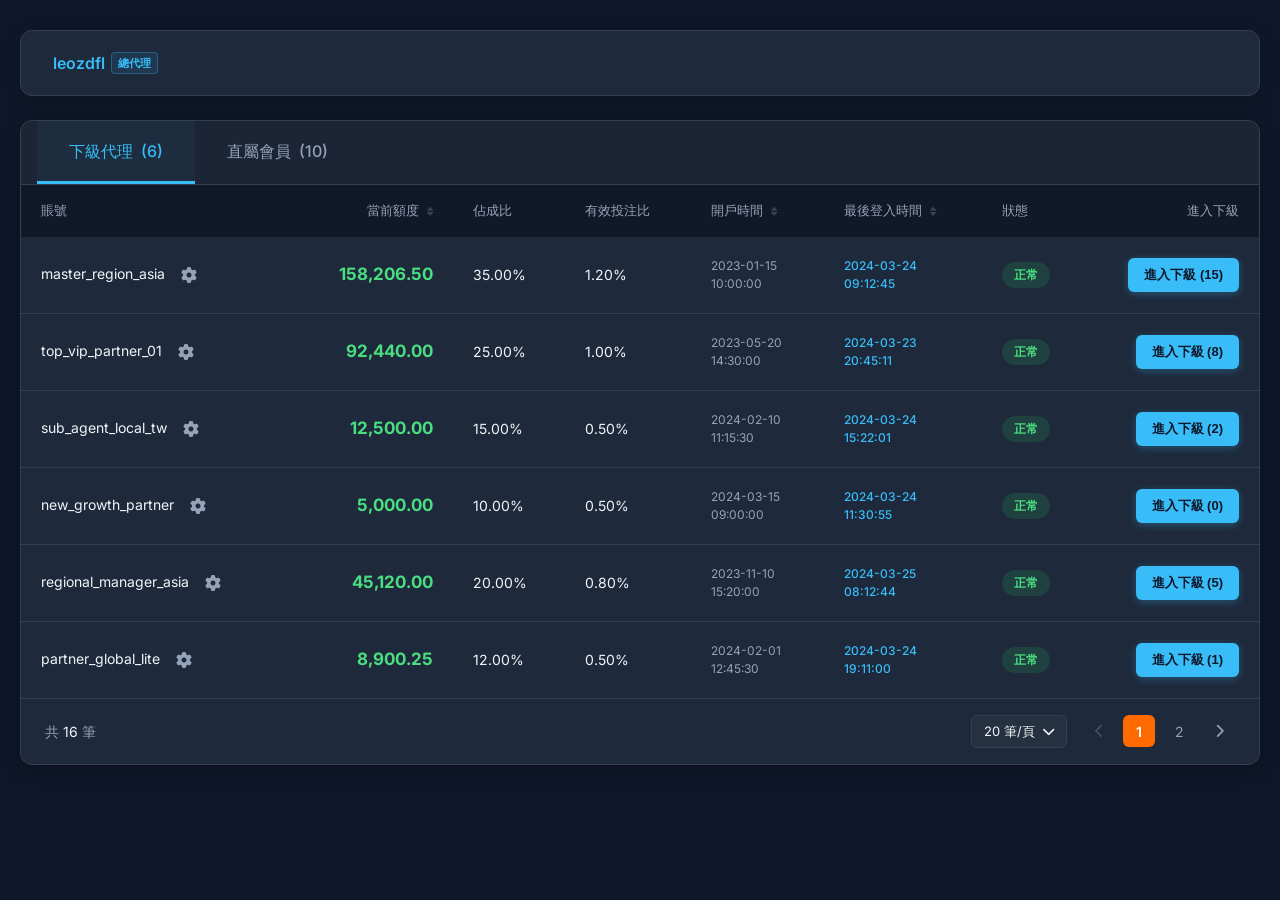
==== index.html @ 5bdd4c33 "Initial commit - Agent Management Dashboard UI Implementation" ====
<!DOCTYPE html>
<html lang="zh-CN">
<head>
    <meta charset="UTF-8">
    <meta name="viewport" content="width=device-width, initial-scale=1.0">
    <title>leozdfl - 後台管理</title>
    <link rel="stylesheet" href="styles.css">
    <link rel="preconnect" href="https://fonts.googleapis.com">
    <link rel="preconnect" href="https://fonts.gstatic.com" crossorigin>
    <link href="https://fonts.googleapis.com/css2?family=Inter:wght@400;500;600&display=swap" rel="stylesheet">
    <link rel="stylesheet" href="https://cdnjs.cloudflare.com/ajax/libs/font-awesome/6.0.0/css/all.min.css">
</head>
<body>
    <div class="container">
        <!-- Top Header Card -->
        <div class="header-card">
            <nav class="breadcrumb" id="breadcrumb">
                <span class="breadcrumb-item current">leozdfl <span class="admin-badge">總代理</span></span>
            </nav>
        </div>

        <!-- Main Content Card -->
        <div class="content-card">
            <!-- Tabs -->
            <div class="tabs">
                <div class="tab active" id="tab-org">
                    下級代理 <span class="count" id="tab-count-org">(6)</span>
                </div>
                <div class="tab" id="tab-members">
                    直屬會員 <span class="count" id="tab-count-members">(10)</span>
                </div>
            </div>

            <!-- Organization Table -->
            <div class="table-container" id="tab-content-org">
                <table>
                    <thead>
                        <tr>
                            <th>賬號</th>
                            <th>當前額度 <i class="fas fa-sort"></i></th>
                            <th>佔成比</th>
                            <th>有效投注比</th>
                            <th>開戶時間 <i class="fas fa-sort"></i></th>
                            <th>最後登入時間 <i class="fas fa-sort"></i></th>
                            <th>狀態</th>
                            <th class="actions-header">進入下級</th>
                        </tr>
                    </thead>
                    <tbody id="org-table-body">
                        <!-- Type 1: High Level Regional Agents -->
                        <tr>
                            <td>master_region_asia <i class="fas fa-cog settings-icon" title="設定"></i></td>
                            <td class="balance">158,206.50</td>
                            <td>35.00%</td>
                            <td>1.20%</td>
                            <td class="date-time">2023-01-15<br>10:00:00</td>
                            <td class="date-time highlight-blue">2024-03-24<br>09:12:45</td>
                            <td><span class="status-pill status-normal">正常</span></td>
                            <td class="actions">
                                <button class="btn-primary">進入下級 (15)</button>
                            </td>
                        </tr>
                        <tr>
                            <td>top_vip_partner_01 <i class="fas fa-cog settings-icon" title="設定"></i></td>
                            <td class="balance">92,440.00</td>
                            <td>25.00%</td>
                            <td>1.00%</td>
                            <td class="date-time">2023-05-20<br>14:30:00</td>
                            <td class="date-time highlight-blue">2024-03-23<br>20:45:11</td>
                            <td><span class="status-pill status-normal">正常</span></td>
                            <td class="actions">
                                <button class="btn-primary">進入下級 (8)</button>
                            </td>
                        </tr>
                        <!-- Type 2: Local Developing Agents -->
                        <tr>
                            <td>sub_agent_local_tw <i class="fas fa-cog settings-icon" title="設定"></i></td>
                            <td class="balance">12,500.00</td>
                            <td>15.00%</td>
                            <td>0.50%</td>
                            <td class="date-time">2024-02-10<br>11:15:30</td>
                            <td class="date-time highlight-blue">2024-03-24<br>15:22:01</td>
                            <td><span class="status-pill status-normal">正常</span></td>
                            <td class="actions">
                                <button class="btn-primary">進入下級 (2)</button>
                            </td>
                        </tr>
                        <tr>
                            <td>new_growth_partner <i class="fas fa-cog settings-icon" title="設定"></i></td>
                            <td class="balance">5,000.00</td>
                            <td>10.00%</td>
                            <td>0.50%</td>
                            <td class="date-time">2024-03-15<br>09:00:00</td>
                            <td class="date-time highlight-blue">2024-03-24<br>11:30:55</td>
                            <td><span class="status-pill status-normal">正常</span></td>
                            <td class="actions">
                                <button class="btn-primary">進入下級 (0)</button>
                            </td>
                        </tr>
                        <tr>
                            <td>regional_manager_asia <i class="fas fa-cog settings-icon" title="設定"></i></td>
                            <td class="balance">45,120.00</td>
                            <td>20.00%</td>
                            <td>0.80%</td>
                            <td class="date-time">2023-11-10<br>15:20:00</td>
                            <td class="date-time highlight-blue">2024-03-25<br>08:12:44</td>
                            <td><span class="status-pill status-normal">正常</span></td>
                            <td class="actions">
                                <button class="btn-primary">進入下級 (5)</button>
                            </td>
                        </tr>
                        <tr>
                            <td>partner_global_lite <i class="fas fa-cog settings-icon" title="設定"></i></td>
                            <td class="balance">8,900.25</td>
                            <td>12.00%</td>
                            <td>0.50%</td>
                            <td class="date-time">2024-02-01<br>12:45:30</td>
                            <td class="date-time highlight-blue">2024-03-24<br>19:11:00</td>
                            <td><span class="status-pill status-normal">正常</span></td>
                            <td class="actions">
                                <button class="btn-primary">進入下級 (1)</button>
                            </td>
                        </tr>
                    </tbody>
                </table>
            </div>

            <!-- Members Table -->
            <div class="table-container" id="tab-content-members" style="display: none;">
                <table>
                    <thead>
                        <tr>
                            <th>賬號</th>
                            <th style="text-align: right;">當前額度 <i class="fas fa-sort"></i></th>
                            <th>佔成比</th>
                            <th>有效投注比</th>
                            <th>開戶時間 <i class="fas fa-sort"></i></th>
                            <th>最後登入時間 <i class="fas fa-sort"></i></th>
                            <th>狀態</th>
                        </tr>
                    </thead>
                    <tbody id="members-table-body">
                        <!-- 10 New Member Data Entries -->
                        <tr>
                            <td>vip_player_001 <i class="fas fa-cog settings-icon" title="設定"></i></td>
                            <td class="balance">150,230.50</td>
                            <td>35.00%</td>
                            <td>1.20%</td>
                            <td class="date-time">2023-12-01<br>09:22:15</td>
                            <td class="date-time highlight-blue">2024-03-25<br>09:45:12</td>
                            <td><span class="status-pill status-normal">在線</span></td>
                        </tr>
                        <tr>
                            <td>playmaker_88 <i class="fas fa-cog settings-icon" title="設定"></i></td>
                            <td class="balance">42,800.00</td>
                            <td>25.00%</td>
                            <td>1.00%</td>
                            <td class="date-time">2024-01-15<br>14:30:45</td>
                            <td class="date-time highlight-blue">2024-03-25<br>08:22:30</td>
                            <td><span class="status-pill status-normal">在線</span></td>
                        </tr>
                        <tr>
                            <td>lucky_star_777 <i class="fas fa-cog settings-icon" title="設定"></i></td>
                            <td class="balance">12,450.25</td>
                            <td>15.00%</td>
                            <td>0.50%</td>
                            <td class="date-time">2024-02-10<br>11:15:20</td>
                            <td class="date-time highlight-blue">2024-03-24<br>22:10:05</td>
                            <td><span class="status-pill status-normal">離線</span></td>
                        </tr>
                        <tr>
                            <td>winner_takes_all <i class="fas fa-cog settings-icon" title="設定"></i></td>
                            <td class="balance">5,600.00</td>
                            <td>10.00%</td>
                            <td>0.50%</td>
                            <td class="date-time">2024-03-01<br>16:45:00</td>
                            <td class="date-time highlight-blue">2024-03-25<br>10:02:11</td>
                            <td><span class="status-pill status-normal">在線</span></td>
                        </tr>
                        <tr>
                            <td>casual_gamer_x <i class="fas fa-cog settings-icon" title="設定"></i></td>
                            <td class="balance">1,250.75</td>
                            <td>10.00%</td>
                            <td>0.50%</td>
                            <td class="date-time">2024-03-12<br>20:10:33</td>
                            <td class="date-time highlight-blue">2024-03-25<br>01:15:40</td>
                            <td><span class="status-pill status-normal">離線</span></td>
                        </tr>
                        <tr>
                            <td>high_roller_pro <i class="fas fa-cog settings-icon" title="設定"></i></td>
                            <td class="balance">320,500.00</td>
                            <td>40.00%</td>
                            <td>1.50%</td>
                            <td class="date-time">2023-10-25<br>18:30:11</td>
                            <td class="date-time highlight-blue">2024-03-25<br>10:05:00</td>
                            <td><span class="status-pill status-normal">在線</span></td>
                        </tr>
                        <tr>
                            <td>new_user_march <i class="fas fa-cog settings-icon" title="設定"></i></td>
                            <td class="balance">800.00</td>
                            <td>10.00%</td>
                            <td>0.50%</td>
                            <td class="date-time">2024-03-15<br>10:00:00</td>
                            <td class="date-time highlight-blue">2024-03-24<br>15:30:22</td>
                            <td><span class="status-pill status-normal">離線</span></td>
                        </tr>
                        <tr>
                            <td>bet_master_99 <i class="fas fa-cog settings-icon" title="設定"></i></td>
                            <td class="balance">28,400.50</td>
                            <td>20.00%</td>
                            <td>0.80%</td>
                            <td class="date-time">2023-11-12<br>22:15:40</td>
                            <td class="date-time highlight-blue">2024-03-25<br>07:11:00</td>
                            <td><span class="status-pill status-normal">在線</span></td>
                        </tr>
                        <tr>
                            <td>active_player_one <i class="fas fa-cog settings-icon" title="設定"></i></td>
                            <td class="balance">3,200.00</td>
                            <td>10.00%</td>
                            <td>0.50%</td>
                            <td class="date-time">2024-03-24<br>08:45:12</td>
                            <td class="date-time highlight-blue">2024-03-25<br>09:59:59</td>
                            <td><span class="status-pill status-normal">在線</span></td>
                        </tr>
                        <tr>
                            <td>night_owl_gamer <i class="fas fa-cog settings-icon" title="設定"></i></td>
                            <td class="balance">15,700.00</td>
                            <td>15.00%</td>
                            <td>0.50%</td>
                            <td class="date-time">2024-03-25<br>03:20:11</td>
                            <td class="date-time highlight-blue">2024-03-25<br>03:20:11</td>
                            <td><span class="status-pill status-normal">在線</span></td>
                        </tr>
                    </tbody>
                </table>
            </div>

            <!-- Pagination Bar -->
            <div class="pagination-bar">
                <div class="pagination-info">
                    共 <span id="total-count">16</span> 筆
                </div>
                <div class="pagination-controls">
                    <div class="page-size-selector" id="page-size-toggle">
                        <span id="current-page-size">20 筆/頁</span>
                        <i class="fas fa-chevron-down"></i>
                        <div class="page-size-dropdown" id="page-size-menu">
                            <div class="page-size-option active">20 筆/頁</div>
                            <div class="page-size-option">50 筆/頁</div>
                            <div class="page-size-option">100 筆/頁</div>
                        </div>
                    </div>
                    <div class="page-nav">
                        <button class="nav-btn" disabled><i class="fas fa-chevron-left"></i></button>
                        <button class="page-num active">1</button>
                        <button class="page-num">2</button>
                        <button class="nav-btn"><i class="fas fa-chevron-right"></i></button>
                    </div>
                </div>
            </div>
        </div>
    </div>
    <div id="settings-dropdown" class="settings-dropdown" style="display: none;">
        <ul>
            <li>編輯賬戶</li>
            <li>重設密碼</li>
            <li>清除密碼錯誤次數 <span class="highlight-red">(目前5次)</span></li>
            <li>轉賬</li>
            <li class="logout">登出會員</li>
        </ul>
    </div>
    <script src="script.js"></script>
</body>
</html>
---- styles.css ----
:root {
    --primary-blue: #38bdf8;
    --hover-blue: #7dd3fc;
    --bg-dark: #0f172a;
    --card-bg: #1e293b;
    --header-bg: #111827;
    --border-color: #334155;
    --text-main: #f1f5f9;
    --text-muted: #94a3b8;
    --text-table-header: #94a3b8;
    --status-green-bg: rgba(34, 197, 94, 0.15);
    --status-green-text: #4ade80;
    --font-family: 'Inter', -apple-system, BlinkMacSystemFont, "Segoe UI", Roboto, Helvetica, Arial, sans-serif;
}

* {
    box-sizing: border-box;
    margin: 0;
    padding: 0;
}

body {
    font-family: var(--font-family);
    background-color: var(--bg-dark);
    color: var(--text-main);
    line-height: 1.5;
    -webkit-font-smoothing: antialiased;
}

.container {
    max-width: 1400px;
    margin: 30px auto;
    padding: 0 20px;
}

/* Header Card */
.header-card {
    background-color: var(--card-bg);
    border-radius: 12px;
    padding: 20px 32px;
    margin-bottom: 24px;
    box-shadow: 0 4px 20px rgba(0, 0, 0, 0.2);
    border: 1px solid var(--border-color);
}

/* Breadcrumb */
.breadcrumb {
    display: flex;
    align-items: center;
    gap: 8px;
    font-size: 1rem;
    font-weight: 500;
}

.breadcrumb-item {
    color: var(--text-main);
    cursor: default;
    transition: color 0.2s;
    display: inline-flex;
    align-items: center;
    white-space: nowrap;
}

.breadcrumb-item.clickable {
    cursor: pointer;
    color: var(--text-muted);
}

.breadcrumb-item.clickable:hover {
    color: var(--primary-blue);
}

.breadcrumb-item.current {
    color: var(--primary-blue);
    font-weight: 600;
}

.admin-badge {
    background-color: rgba(56, 189, 248, 0.1);
    color: var(--primary-blue);
    font-size: 11px;
    padding: 2px 6px;
    border-radius: 4px;
    margin-left: 6px;
    font-weight: 600;
    vertical-align: middle;
    border: 1px solid rgba(56, 189, 248, 0.3);
}

.breadcrumb-separator {
    color: var(--text-muted);
    font-size: 11px;
    margin: 0 4px;
    opacity: 0.4;
}

/* Content Card */
.content-card {
    background-color: var(--card-bg);
    border-radius: 12px;
    overflow: hidden;
    box-shadow: 0 4px 20px rgba(0, 0, 0, 0.3);
    border: 1px solid var(--border-color);
}

/* Tabs */
.tabs {
    display: flex;
    border-bottom: 1px solid var(--border-color);
    padding: 0 16px;
    background-color: rgba(0, 0, 0, 0.1);
}

.tab {
    padding: 18px 32px;
    cursor: pointer;
    font-weight: 500;
    transition: all 0.2s ease;
    border-bottom: 3px solid transparent;
    color: var(--text-muted);
}

.tab:hover {
    color: var(--text-main);
}

.tab.active {
    color: var(--primary-blue);
    border-bottom-color: var(--primary-blue);
    background-color: rgba(56, 189, 248, 0.05);
}

.tab .count {
    margin-left: 4px;
    font-weight: 500;
}

/* Table Design */
.table-container {
    width: 100%;
    overflow-x: auto;
}

table {
    width: 100%;
    border-collapse: collapse;
    text-align: left;
}

thead tr {
    background-color: var(--header-bg);
}

th {
    padding: 16px 20px;
    font-weight: 500;
    color: var(--text-table-header);
    font-size: 13px;
    text-transform: none;
    letter-spacing: normal;
}

th:nth-child(2), td.balance {
    text-align: right;
}

th:nth-child(5), th:nth-child(6) {
    text-align: left;
}

th:last-child, td.actions {
    text-align: right;
}

#tab-content-members th:nth-child(7),
#tab-content-members td:nth-child(7) {
    text-align: center;
}

th i {
    font-size: 10px;
    margin-left: 5px;
    opacity: 0.3;
}

td {
    padding: 20px;
    border-bottom: 1px solid var(--border-color);
    vertical-align: middle;
    font-size: 14px;
    color: var(--text-main);
}

tr:hover {
    background-color: rgba(255, 255, 255, 0.02);
}

/* Level Badges */
.level-badge {
    display: inline-block;
    padding: 2px 10px;
    border-radius: 4px;
    font-size: 11px;
    font-weight: 600;
    background-color: #334155;
    color: #f1f5f9;
}

.level-badge.vip-gold {
    background-color: rgba(234, 179, 8, 0.15);
    color: #eab308;
    border: 1px solid rgba(234, 179, 8, 0.3);
}

.level-badge.vip-diamond {
    background-color: rgba(56, 189, 248, 0.15);
    color: #38bdf8;
    border: 1px solid rgba(56, 189, 248, 0.3);
}

/* Balance Column */
.balance {
    font-weight: 700;
    font-size: 17px;
    color: var(--status-green-text);
}

/* Date/Time Columns */
.date-time {
    font-size: 12px;
    color: var(--text-muted);
    white-space: nowrap;
}

.highlight-blue {
    color: var(--primary-blue);
    font-weight: 500;
}

/* Status Column */
.status-pill {
    display: inline-flex;
    padding: 4px 12px;
    border-radius: 99px;
    font-size: 12px;
    font-weight: 600;
}

.status-normal {
    background-color: var(--status-green-bg);
    color: var(--status-green-text);
}

/* Actions Column */
.actions {
    text-align: right;
    padding: 20px 20px 20px 0;
    vertical-align: middle;
    white-space: nowrap;
}

.actions i, .actions button {
    display: inline-flex;
    vertical-align: middle;
    margin-left: 12px;
}

.settings-icon {
    font-size: 16px;
    color: var(--text-muted);
    cursor: pointer;
    transition: all 0.2s ease;
    padding: 6px;
    border-radius: 50%;
    margin-left: 6px;
    vertical-align: middle;
}

.settings-icon:hover {
    color: var(--primary-blue);
    background-color: rgba(56, 189, 248, 0.1);
    transform: rotate(30deg);
}

.btn-primary {
    background-color: var(--primary-blue);
    color: #0f172a;
    border: none;
    padding: 8px 16px;
    border-radius: 6px;
    font-size: 13px;
    font-weight: 600;
    cursor: pointer;
    transition: all 0.2s cubic-bezier(0.4, 0, 0.2, 1);
    box-shadow: 0 2px 8px rgba(56, 189, 248, 0.3);
}

.btn-primary:hover {
    background-color: var(--hover-blue);
    transform: translateY(-1px);
    box-shadow: 0 4px 12px rgba(56, 189, 248, 0.5);
}

.btn-primary:active {
    transform: translateY(0);
}

.actions-header {
    text-align: right;
    padding-right: 20px;
}

/* Settings Dropdown */
.settings-dropdown {
    position: absolute;
    background-color: #1e293b;
    border: 1px solid #334155;
    border-radius: 8px;
    box-shadow: 0 10px 25px rgba(0, 0, 0, 0.5);
    z-index: 1000;
    width: 220px;
    padding: 6px 0;
    animation: slideDown 0.15s ease-out;
}

@keyframes slideDown {
    from { opacity: 0; transform: translateY(-5px); }
    to { opacity: 1; transform: translateY(0); }
}

.settings-dropdown ul {
    list-style: none;
    margin: 0;
    padding: 0;
}

.settings-dropdown li {
    padding: 12px 20px;
    cursor: pointer;
    font-size: 14px;
    color: var(--text-main);
    transition: all 0.2s;
    font-weight: 500;
}

.settings-dropdown li:hover {
    background-color: rgba(56, 189, 248, 0.1);
    color: var(--primary-blue);
    padding-left: 24px;
}

.settings-dropdown .highlight-red {
    color: #ff4d4f;
    font-weight: 600;
    margin-left: 2px;
}

.settings-dropdown .logout {
    border-top: 1px solid var(--border-color);
    margin-top: 4px;
    padding-top: 14px;
}

.settings-dropdown .logout:hover {
    color: #f87171;
    background-color: rgba(248, 113, 113, 0.05);
}

/* Pagination Bar */
.pagination-bar {
    display: flex;
    justify-content: space-between;
    align-items: center;
    padding: 16px 24px;
    background-color: var(--card-bg);
    border-top: 1px solid var(--border-color);
    border-bottom-left-radius: 12px;
    border-bottom-right-radius: 12px;
    margin-top: -1px; /* Overlap border if needed */
}

.pagination-info {
    color: var(--text-muted);
    font-size: 14px;
}

#total-count {
    color: var(--text-main);
}

.pagination-controls {
    display: flex;
    align-items: center;
    gap: 16px;
}

.page-size-selector {
    position: relative; /* For dropdown positioning */
    background-color: rgba(255, 255, 255, 0.03);
    border: 1px solid var(--border-color);
    padding: 6px 12px;
    border-radius: 6px;
    color: var(--text-main);
    font-size: 13px;
    display: flex;
    align-items: center;
    gap: 8px;
    cursor: pointer;
    transition: all 0.2s;
}

.page-size-selector:hover {
    border-color: rgba(255, 255, 255, 0.15);
}

.page-size-dropdown {
    position: absolute;
    bottom: 110%; /* Show above the bar */
    left: 0;
    width: 100%;
    min-width: 100px;
    background-color: #1a1e2e;
    border: 1px solid var(--border-color);
    border-radius: 8px;
    box-shadow: 0 10px 25px rgba(0, 0, 0, 0.5);
    display: none; /* Toggle via JS */
    z-index: 10;
    overflow: hidden;
}

.page-size-dropdown.show {
    display: block;
}

.page-size-option {
    padding: 12px 16px;
    color: var(--text-muted);
    transition: all 0.2s;
    font-size: 13px;
    text-align: left;
}

.page-size-option:hover {
    background-color: rgba(56, 189, 248, 0.05);
    color: var(--text-main);
}

.page-size-option.active {
    background-color: #1e2945;
    color: #3b82f6; /* Blue text for active as per image */
    font-weight: 600;
}

.page-nav {
    display: flex;
    align-items: center;
    gap: 8px;
}

.nav-btn, .page-num {
    background: none;
    border: 1px solid transparent;
    color: var(--text-muted);
    min-width: 32px;
    height: 32px;
    display: flex;
    align-items: center;
    justify-content: center;
    border-radius: 6px;
    cursor: pointer;
    font-family: inherit;
    font-size: 14px;
    transition: all 0.2s;
}

.page-num:hover, .nav-btn:hover:not(:disabled) {
    color: var(--text-main);
    background-color: rgba(255, 255, 255, 0.05);
}

.page-num.active {
    background-color: #ff6a00; /* Orange active state */
    color: white;
    font-weight: 600;
}

.nav-btn:disabled {
    opacity: 0.3;
    cursor: not-allowed;
}
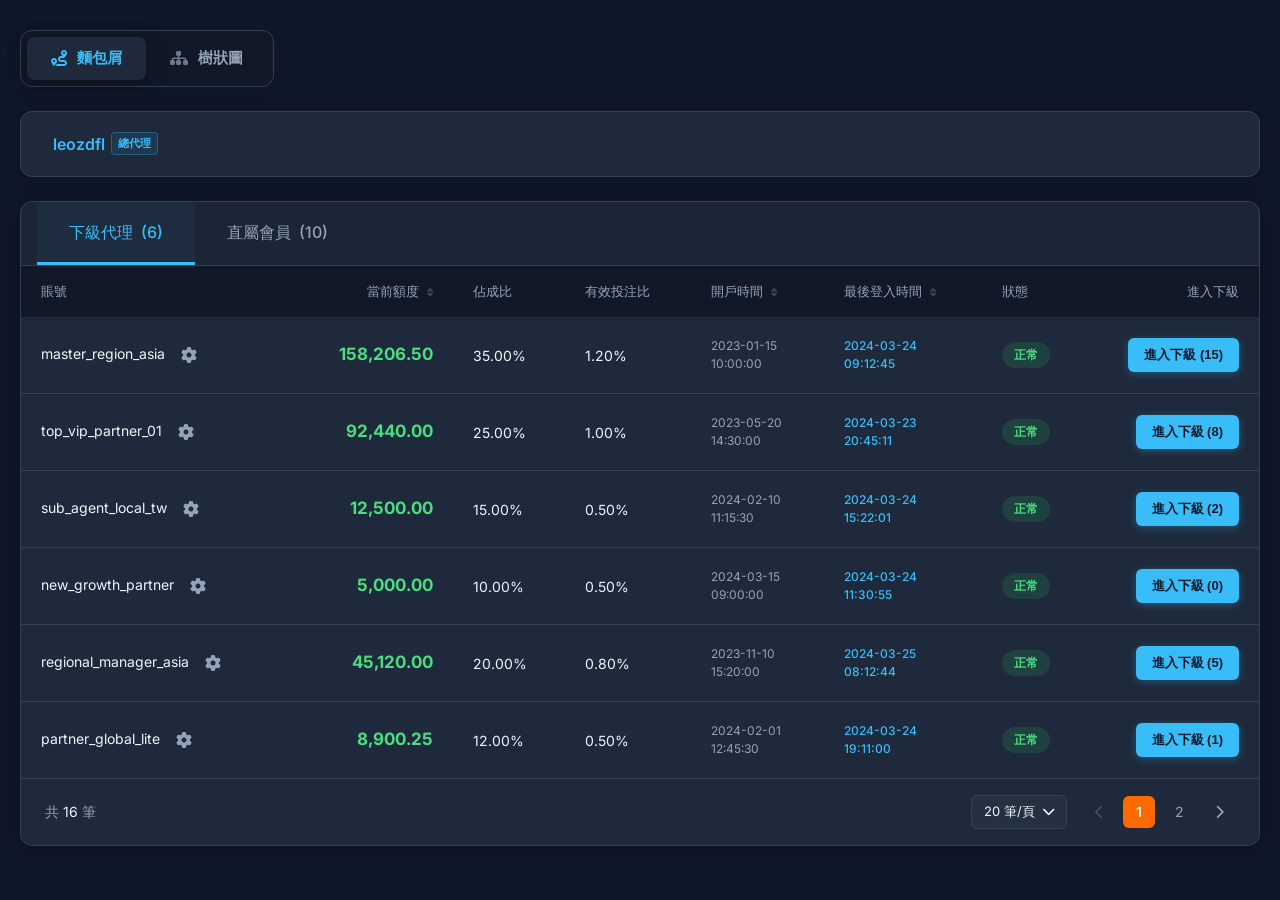
==== commit fce23675: "Complete agent dashboard and restore Traditional Chinese matching screenshot data" ====
--- a/index.html
+++ b/index.html
@@ -12,6 +12,18 @@
 </head>
 <body>
     <div class="container">
+        <!-- Navigation Mode Tabs -->
+        <div class="mode-tabs">
+            <div class="mode-tab active" id="btn-mode-breadcrumb">
+                <i class="fas fa-route"></i> 麵包屑
+            </div>
+            <div class="mode-tab" id="btn-mode-tree">
+                <i class="fas fa-sitemap"></i> 樹狀圖
+            </div>
+        </div>
+
+        <!-- Mode Content: Breadcrumb (Existing UI) -->
+        <div id="view-mode-breadcrumb">
         <!-- Top Header Card -->
         <div class="header-card">
             <nav class="breadcrumb" id="breadcrumb">
@@ -259,6 +271,229 @@
                 </div>
             </div>
         </div>
+    </div> <!-- End of view-mode-breadcrumb -->
+
+    <!-- Mode Content: Tree View -->
+        <div id="view-mode-tree" style="display: none;">
+            <div class="tree-layout">
+                <!-- Left Sidebar: Tree Navigation -->
+                <div class="tree-sidebar">
+                    <div class="tree-sidebar-header">
+                        <i class="fas fa-th-large"></i> 組織架構
+                    </div>
+                    <div class="tree-container">
+                        <div class="tree-node root-node">
+                            <div class="node-header">
+                                <i class="fas fa-chevron-down toggle-icon"></i>
+                                <i class="fas fa-users-cog"></i> <span>leozdfl</span>
+                            </div>
+                            <div class="node-children">
+                                <!-- Level 2: leodl3 (Active Branch) -->
+                                <div class="tree-node active">
+                                    <div class="node-header">
+                                        <i class="fas fa-chevron-down toggle-icon"></i>
+                                        <i class="fas fa-user-friends"></i> <span>leodl3</span>
+                                    </div>
+                                    <div class="node-children">
+                                        <!-- Level 3 subordinates of leodl3 -->
+                                        <div class="tree-node">
+                                            <div class="node-header">
+                                                <i class="fas fa-chevron-down toggle-icon"></i>
+                                                <i class="fas fa-user-tie"></i> <span>subagent001</span>
+                                            </div>
+                                            <div class="node-children">
+                                                <!-- Level 4 subordinates -->
+                                                <div class="tree-node">
+                                                    <div class="node-header">
+                                                        <i class="fas fa-chevron-down toggle-icon"></i>
+                                                        <i class="fas fa-user-tag"></i> <span>subagent001-1</span>
+                                                    </div>
+                                                    <div class="node-children">
+                                                        <!-- Level 5 subordinates -->
+                                                        <div class="tree-node">
+                                                            <div class="node-header">
+                                                                <i class="fas fa-chevron-down toggle-icon"></i>
+                                                                <i class="fas fa-user-check"></i> <span>subagent001-1-A</span>
+                                                            </div>
+                                                            <div class="node-children">
+                                                                <!-- Level 6 subordinates -->
+                                                                <div class="tree-node">
+                                                                    <div class="node-header">
+                                                                        <span class="toggle-placeholder"></span>
+                                                                        <i class="fas fa-user-tag"></i> <span>subagent001-1-A-Z</span>
+                                                                    </div>
+                                                                </div>
+                                                            </div>
+                                                        </div>
+                                                        <div class="tree-node">
+                                                            <div class="node-header">
+                                                                <span class="toggle-placeholder"></span>
+                                                                <i class="fas fa-user-check"></i> <span>subagent001-1-B</span>
+                                                            </div>
+                                                        </div>
+                                                    </div>
+                                                </div>
+                                                <div class="tree-node">
+                                                    <div class="node-header">
+                                                        <span class="toggle-placeholder"></span>
+                                                        <i class="fas fa-user-tag"></i> <span>subagent001-2</span>
+                                                    </div>
+                                                </div>
+                                            </div>
+                                        </div>
+                                        <div class="tree-node">
+                                            <div class="node-header">
+                                                <span class="toggle-placeholder"></span>
+                                                <i class="fas fa-user"></i> <span>subagent002</span>
+                                            </div>
+                                        </div>
+                                        <div class="tree-node">
+                                            <div class="node-header">
+                                                <span class="toggle-placeholder"></span>
+                                                <i class="fas fa-user"></i> <span>subagent003</span>
+                                            </div>
+                                        </div>
+                                        <div class="tree-node">
+                                            <div class="node-header">
+                                                <span class="toggle-placeholder"></span>
+                                                <i class="fas fa-user"></i> <span>subagent004</span>
+                                            </div>
+                                        </div>
+                                    </div>
+                                </div>
+
+                                <!-- Additional Level 2 Clients (Siblings to leodl3) -->
+                                <div class="tree-node">
+                                    <div class="node-header">
+                                        <span class="toggle-placeholder"></span>
+                                        <i class="fas fa-user"></i> <span>leodl-a</span>
+                                    </div>
+                                </div>
+                                <div class="tree-node">
+                                    <div class="node-header">
+                                        <span class="toggle-placeholder"></span>
+                                        <i class="fas fa-user"></i> <span>leodl-b</span>
+                                    </div>
+                                </div>
+                                <div class="tree-node">
+                                    <div class="node-header">
+                                        <span class="toggle-placeholder"></span>
+                                        <i class="fas fa-user"></i> <span>leodl-c</span>
+                                    </div>
+                                </div>
+                                <div class="tree-node">
+                                    <div class="node-header">
+                                        <span class="toggle-placeholder"></span>
+                                        <i class="fas fa-user"></i> <span>leodl-d</span>
+                                    </div>
+                                </div>
+                                <div class="tree-node">
+                                    <div class="node-header">
+                                        <span class="toggle-placeholder"></span>
+                                        <i class="fas fa-user"></i> <span>leodl-e</span>
+                                    </div>
+                                </div>
+                            </div>
+                        </div>
+                    </div>
+                </div>
+
+                <!-- Right Content: Account Detail -->
+                <div class="tree-detail">
+                    <div class="detail-header">
+                        <div class="account-info">
+                            <span class="account-name">leodl3</span>
+                            <span class="uid-tag">UID: 948271</span>
+                        </div>
+                    </div>
+
+                    <div class="detail-tabs">
+                        <div class="detail-tab active">下級組織</div>
+                        <div class="detail-tab">直屬會員</div>
+                    </div>
+
+                    <div class="detail-list-container">
+                        <div class="detail-list-header">
+                            <span class="col-account">帳號</span>
+                            <span class="col-balance">當前額度</span>
+                            <span class="col-ratio">比例</span>
+                        </div>
+                        <div class="detail-list-body">
+                            <div class="detail-item">
+                                <div class="item-account">
+                                    <span>sub_item_1</span>
+                                </div>
+                                <div class="item-balance highlight-green">1,240.00</div>
+                                <div class="item-ratio">41%</div>
+                            </div>
+                            <div class="detail-item">
+                                <div class="item-account">
+                                    <span>sub_item_2</span>
+                                </div>
+                                <div class="item-balance highlight-green">5,820.50</div>
+                                <div class="item-ratio">38%</div>
+                            </div>
+                            <div class="detail-item">
+                                <div class="item-account">
+                                    <span>sub_item_3</span>
+                                </div>
+                                <div class="item-balance highlight-green">9,110.00</div>
+                                <div class="item-ratio">45%</div>
+                            </div>
+                            <div class="detail-item">
+                                <div class="item-account">
+                                    <span>sub_item_4</span>
+                                </div>
+                                <div class="item-balance highlight-green">450.00</div>
+                                <div class="item-ratio">20%</div>
+                            </div>
+                            <div class="detail-item">
+                                <div class="item-account">
+                                    <span>sub_item_5</span>
+                                </div>
+                                <div class="item-balance highlight-green">22,400.00</div>
+                                <div class="item-ratio">50%</div>
+                            </div>
+                            <div class="detail-item">
+                                <div class="item-account">
+                                    <span>sub_item_6</span>
+                                </div>
+                                <div class="item-balance highlight-green">1,240.00</div>
+                                <div class="item-ratio">41%</div>
+                            </div>
+                            <div class="detail-item">
+                                <div class="item-account">
+                                    <span>sub_item_7</span>
+                                </div>
+                                <div class="item-balance highlight-green">7,300.25</div>
+                                <div class="item-ratio">33%</div>
+                            </div>
+                            <div class="detail-item">
+                                <div class="item-account">
+                                    <span>sub_item_8</span>
+                                </div>
+                                <div class="item-balance highlight-green">12,050.00</div>
+                                <div class="item-ratio">44%</div>
+                            </div>
+                            <div class="detail-item">
+                                <div class="item-account">
+                                    <span>sub_item_9</span>
+                                </div>
+                                <div class="item-balance highlight-green">3,200.00</div>
+                                <div class="item-ratio">25%</div>
+                            </div>
+                            <div class="detail-item">
+                                <div class="item-account">
+                                    <span>sub_item_10</span>
+                                </div>
+                                <div class="item-balance highlight-green">6,620.10</div>
+                                <div class="item-ratio">41%</div>
+                            </div>
+                        </div>
+                    </div>
+                </div>
+            </div>
+        </div>
     </div>
     <div id="settings-dropdown" class="settings-dropdown" style="display: none;">
         <ul>
--- a/styles.css
+++ b/styles.css
@@ -33,6 +33,51 @@
     padding: 0 20px;
 }
 
+/* Mode Selector Tabs */
+.mode-tabs {
+    display: flex;
+    background-color: var(--header-bg);
+    padding: 6px;
+    border-radius: 12px;
+    margin-bottom: 24px;
+    width: fit-content;
+    border: 1px solid var(--border-color);
+    box-shadow: 0 4px 15px rgba(0, 0, 0, 0.1);
+}
+
+.mode-tab {
+    padding: 10px 24px;
+    cursor: pointer;
+    border-radius: 8px;
+    color: var(--text-muted);
+    font-size: 15px;
+    font-weight: 600;
+    transition: all 0.3s cubic-bezier(0.4, 0, 0.2, 1);
+    display: flex;
+    align-items: center;
+    gap: 10px;
+}
+
+.mode-tab i {
+    font-size: 16px;
+    opacity: 0.7;
+}
+
+.mode-tab:hover {
+    color: var(--text-main);
+    background-color: rgba(255, 255, 255, 0.03);
+}
+
+.mode-tab.active {
+    background-color: var(--card-bg);
+    color: var(--primary-blue);
+    box-shadow: 0 4px 20px rgba(0, 0, 0, 0.3);
+}
+
+.mode-tab.active i {
+    opacity: 1;
+}
+
 /* Header Card */
 .header-card {
     background-color: var(--card-bg);
@@ -488,3 +533,225 @@
     opacity: 0.3;
     cursor: not-allowed;
 }
+
+/* Tree View Layout */
+.tree-layout {
+    display: flex;
+    gap: 0;
+    background-color: var(--card-bg);
+    border-radius: 12px;
+    overflow: hidden;
+    height: calc(100vh - 160px); 
+    min-height: 500px;
+    border: 1px solid var(--border-color);
+}
+
+/* Sidebar Tree */
+.tree-sidebar {
+    width: 380px;
+    min-width: 320px;
+    background-color: var(--header-bg);
+    border-right: 1px solid var(--border-color);
+    display: flex;
+    flex-direction: column;
+}
+
+.node-header span {
+    white-space: nowrap;
+    overflow: hidden;
+    text-overflow: ellipsis;
+    flex: 1;
+}
+
+.tree-sidebar-header {
+    padding: 24px;
+    font-size: 18px;
+    font-weight: 600;
+    color: var(--text-main);
+    display: flex;
+    align-items: center;
+    gap: 12px;
+    border-bottom: 1px solid var(--border-color);
+}
+
+.tree-sidebar-header i {
+    color: var(--primary-blue);
+}
+
+.tree-container {
+    padding: 20px;
+    overflow-y: auto;
+    flex: 1;
+}
+
+/* Custom Scrollbar for Tree Sidebar */
+.tree-container::-webkit-scrollbar {
+    width: 6px;
+}
+.tree-container::-webkit-scrollbar-track {
+    background: transparent;
+}
+.tree-container::-webkit-scrollbar-thumb {
+    background-color: var(--border-color);
+    border-radius: 10px;
+}
+.tree-container::-webkit-scrollbar-thumb:hover {
+    background-color: var(--text-muted);
+}
+
+.tree-node {
+    margin-bottom: 4px;
+}
+
+.node-header {
+    display: flex;
+    align-items: center;
+    padding: 10px 12px;
+    border-radius: 8px;
+    cursor: pointer;
+    color: var(--text-muted);
+    transition: all 0.2s;
+    font-size: 15px;
+    gap: 10px;
+}
+
+.node-header:hover {
+    background-color: rgba(255, 255, 255, 0.05);
+}
+
+/* Fix icon width for alignment */
+.node-header i:not(.toggle-icon) {
+    width: 20px;
+    text-align: center;
+}
+
+.tree-node.active > .node-header {
+    background-color: #3b82f6;
+    color: white;
+}
+
+.tree-node.active > .node-header i {
+    color: white;
+}
+
+.toggle-icon, .toggle-placeholder {
+    width: 16px;
+    display: inline-block;
+    font-size: 12px;
+    text-align: center;
+}
+
+.node-children {
+    margin-left: 20px;
+    padding-left: 10px;
+    border-left: 1px solid rgba(255, 255, 255, 0.1);
+}
+
+/* Tree Detail Area */
+.tree-detail {
+    flex: 1;
+    padding: 32px 40px;
+    background-color: var(--bg-dark);
+    overflow-y: auto;
+}
+
+.detail-header {
+    margin-bottom: 30px;
+}
+
+.account-name {
+    font-size: 28px;
+    font-weight: 600;
+    margin-right: 15px;
+}
+
+.uid-tag {
+    background: rgba(255, 255, 255, 0.05);
+    padding: 4px 12px;
+    border-radius: 20px;
+    font-size: 13px;
+    color: var(--text-muted);
+    border: 1px solid var(--border-color);
+}
+
+.detail-tabs {
+    display: flex;
+    gap: 12px;
+    margin-bottom: 24px;
+}
+
+.detail-tab {
+    padding: 12px 24px;
+    background-color: rgba(255, 255, 255, 0.05);
+    border-radius: 10px;
+    cursor: pointer;
+    font-weight: 600;
+    color: var(--text-muted);
+    transition: all 0.2s;
+}
+
+.detail-tab.active {
+    background-color: #3b82f633;
+    color: var(--primary-blue);
+    border: 1px solid rgba(59, 130, 246, 0.3);
+}
+
+.detail-list-container {
+    background-color: var(--card-bg);
+    border-radius: 16px;
+    padding: 24px;
+    border: 1px solid var(--border-color);
+}
+
+.detail-list-header {
+    display: grid;
+    grid-template-columns: 2fr 1fr 1fr;
+    padding: 0 16px 16px;
+    border-bottom: 1px solid var(--border-color);
+    color: var(--text-muted);
+    font-size: 13px;
+    text-transform: uppercase;
+}
+
+.detail-item {
+    display: grid;
+    grid-template-columns: 2fr 1fr 1fr;
+    align-items: center;
+    padding: 16px;
+    border-bottom: 1px solid rgba(255, 255, 255, 0.03);
+    transition: background 0.2s;
+}
+
+.detail-item:hover {
+    background-color: rgba(255, 255, 255, 0.02);
+}
+
+.item-account {
+    display: flex;
+    align-items: center;
+    gap: 16px;
+    font-weight: 500;
+}
+
+.avatar-icon {
+    width: 36px;
+    height: 36px;
+    background-color: rgba(255, 255, 255, 0.05);
+    border-radius: 8px;
+    display: flex;
+    align-items: center;
+    justify-content: center;
+    font-weight: 600;
+    color: var(--text-muted);
+    font-size: 14px;
+}
+
+.highlight-green {
+    color: #4ade80;
+    font-weight: 600;
+    font-family: 'Inter', monospace;
+}
+
+.item-ratio {
+    color: var(--text-muted);
+}
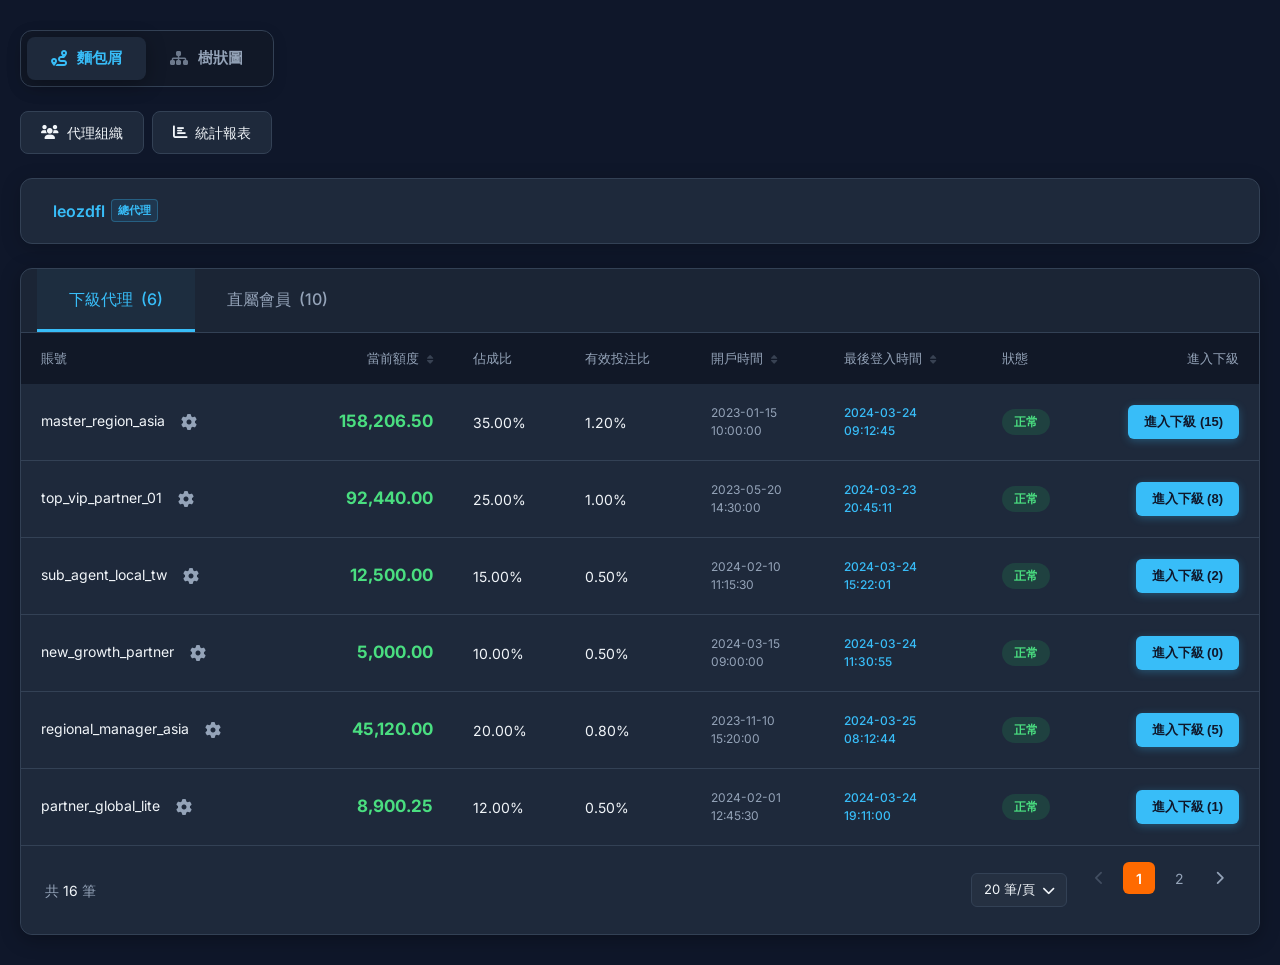
==== commit 1627f356: "新增頁面導航按鈕：代理組織與統計報表" ====
--- a/index.html
+++ b/index.html
@@ -20,6 +20,16 @@
             <div class="mode-tab" id="btn-mode-tree">
                 <i class="fas fa-sitemap"></i> 樹狀圖
             </div>
+        </div>
+
+        <!-- Page Navigation -->
+        <div class="page-nav">
+            <a href="agent_org.html" class="page-nav-btn">
+                <i class="fas fa-users"></i> 代理組織
+            </a>
+            <a href="statistical_reports.html" class="page-nav-btn">
+                <i class="fas fa-chart-bar"></i> 統計報表
+            </a>
         </div>
 
         <!-- Mode Content: Breadcrumb (Existing UI) -->
--- a/styles.css
+++ b/styles.css
@@ -78,6 +78,38 @@
     opacity: 1;
 }
 
+/* Page Navigation */
+.page-nav {
+    display: flex;
+    gap: 12px;
+    margin-bottom: 24px;
+}
+
+.page-nav-btn {
+    display: flex;
+    align-items: center;
+    gap: 8px;
+    padding: 10px 20px;
+    background-color: var(--card-bg);
+    color: var(--text-main);
+    text-decoration: none;
+    border-radius: 8px;
+    border: 1px solid var(--border-color);
+    font-size: 14px;
+    font-weight: 500;
+    transition: all 0.2s ease;
+}
+
+.page-nav-btn:hover {
+    background-color: var(--primary-blue);
+    color: var(--bg-dark);
+    border-color: var(--primary-blue);
+}
+
+.page-nav-btn i {
+    font-size: 14px;
+}
+
 /* Header Card */
 .header-card {
     background-color: var(--card-bg);
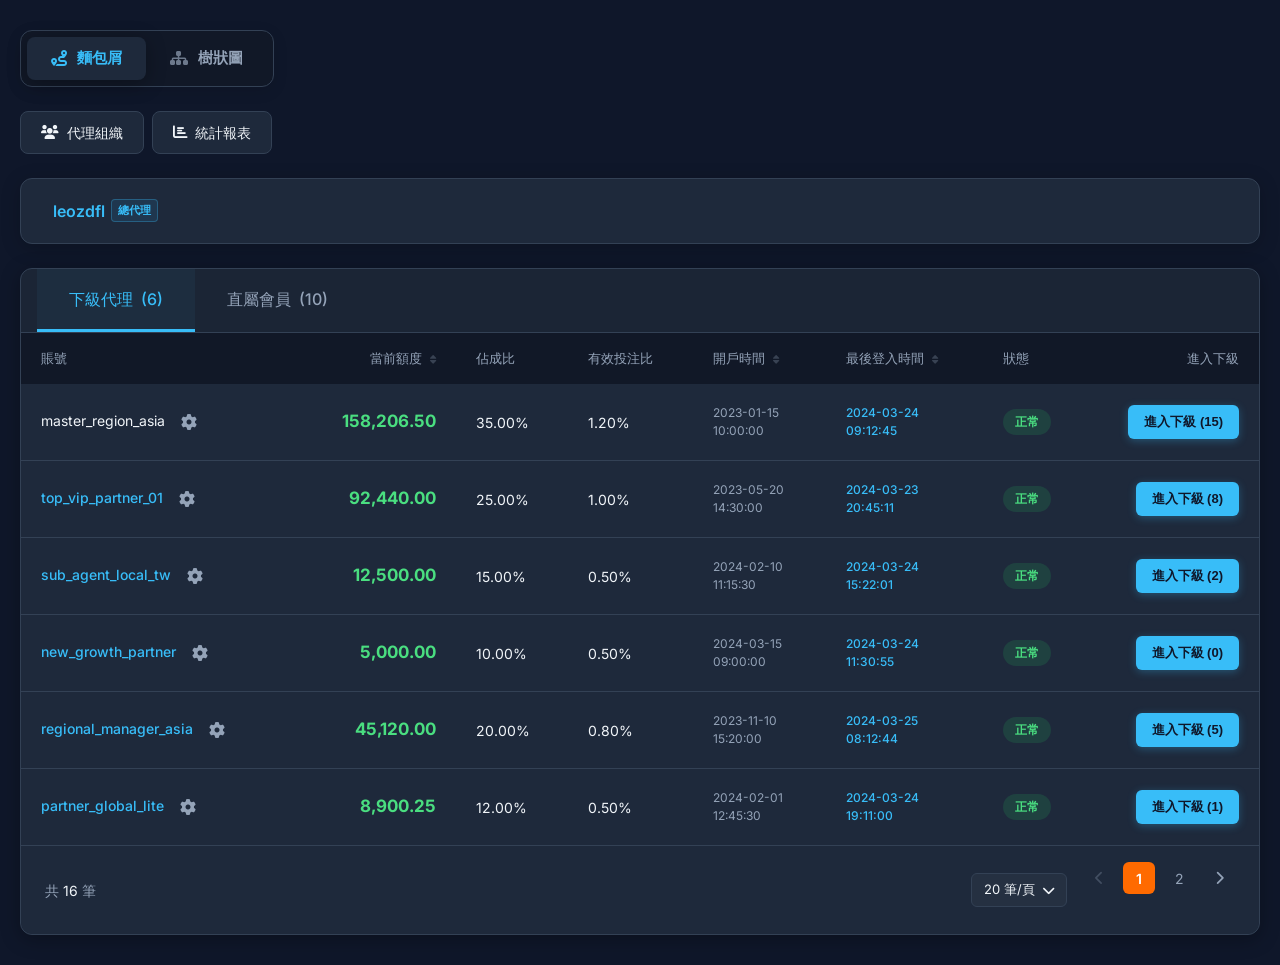
==== commit 2d963935: "帳號改為藍色可點擊樣式，新增 hover 效果" ====
--- a/index.html
+++ b/index.html
@@ -71,7 +71,7 @@
                     <tbody id="org-table-body">
                         <!-- Type 1: High Level Regional Agents -->
                         <tr>
-                            <td>master_region_asia <i class="fas fa-cog settings-icon" title="設定"></i></td>
+                            <td><span class="account-link"></span>master_region_asia</span> <i class="fas fa-cog settings-icon" title="設定"></i></td>
                             <td class="balance">158,206.50</td>
                             <td>35.00%</td>
                             <td>1.20%</td>
@@ -83,7 +83,7 @@
                             </td>
                         </tr>
                         <tr>
-                            <td>top_vip_partner_01 <i class="fas fa-cog settings-icon" title="設定"></i></td>
+                            <td><span class="account-link">top_vip_partner_01</span> <i class="fas fa-cog settings-icon" title="設定"></i></td>
                             <td class="balance">92,440.00</td>
                             <td>25.00%</td>
                             <td>1.00%</td>
@@ -96,7 +96,7 @@
                         </tr>
                         <!-- Type 2: Local Developing Agents -->
                         <tr>
-                            <td>sub_agent_local_tw <i class="fas fa-cog settings-icon" title="設定"></i></td>
+                            <td><span class="account-link">sub_agent_local_tw</span> <i class="fas fa-cog settings-icon" title="設定"></i></td>
                             <td class="balance">12,500.00</td>
                             <td>15.00%</td>
                             <td>0.50%</td>
@@ -108,7 +108,7 @@
                             </td>
                         </tr>
                         <tr>
-                            <td>new_growth_partner <i class="fas fa-cog settings-icon" title="設定"></i></td>
+                            <td><span class="account-link">new_growth_partner</span> <i class="fas fa-cog settings-icon" title="設定"></i></td>
                             <td class="balance">5,000.00</td>
                             <td>10.00%</td>
                             <td>0.50%</td>
@@ -120,7 +120,7 @@
                             </td>
                         </tr>
                         <tr>
-                            <td>regional_manager_asia <i class="fas fa-cog settings-icon" title="設定"></i></td>
+                            <td><span class="account-link">regional_manager_asia</span> <i class="fas fa-cog settings-icon" title="設定"></i></td>
                             <td class="balance">45,120.00</td>
                             <td>20.00%</td>
                             <td>0.80%</td>
@@ -132,7 +132,7 @@
                             </td>
                         </tr>
                         <tr>
-                            <td>partner_global_lite <i class="fas fa-cog settings-icon" title="設定"></i></td>
+                            <td><span class="account-link">partner_global_lite</span> <i class="fas fa-cog settings-icon" title="設定"></i></td>
                             <td class="balance">8,900.25</td>
                             <td>12.00%</td>
                             <td>0.50%</td>
@@ -164,7 +164,7 @@
                     <tbody id="members-table-body">
                         <!-- 10 New Member Data Entries -->
                         <tr>
-                            <td>vip_player_001 <i class="fas fa-cog settings-icon" title="設定"></i></td>
+                            <td><span class="account-link"></span>vip_player_001</span> <i class="fas fa-cog settings-icon" title="設定"></i></td>
                             <td class="balance">150,230.50</td>
                             <td>35.00%</td>
                             <td>1.20%</td>
@@ -173,7 +173,7 @@
                             <td><span class="status-pill status-normal">在線</span></td>
                         </tr>
                         <tr>
-                            <td>playmaker_88 <i class="fas fa-cog settings-icon" title="設定"></i></td>
+                            <td><span class="account-link">playmaker_88</span> <i class="fas fa-cog settings-icon" title="設定"></i></td>
                             <td class="balance">42,800.00</td>
                             <td>25.00%</td>
                             <td>1.00%</td>
@@ -182,7 +182,7 @@
                             <td><span class="status-pill status-normal">在線</span></td>
                         </tr>
                         <tr>
-                            <td>lucky_star_777 <i class="fas fa-cog settings-icon" title="設定"></i></td>
+                            <td><span class="account-link">lucky_star_777</span> <i class="fas fa-cog settings-icon" title="設定"></i></td>
                             <td class="balance">12,450.25</td>
                             <td>15.00%</td>
                             <td>0.50%</td>
@@ -191,7 +191,7 @@
                             <td><span class="status-pill status-normal">離線</span></td>
                         </tr>
                         <tr>
-                            <td>winner_takes_all <i class="fas fa-cog settings-icon" title="設定"></i></td>
+                            <td><span class="account-link">winner_takes_all</span> <i class="fas fa-cog settings-icon" title="設定"></i></td>
                             <td class="balance">5,600.00</td>
                             <td>10.00%</td>
                             <td>0.50%</td>
@@ -200,7 +200,7 @@
                             <td><span class="status-pill status-normal">在線</span></td>
                         </tr>
                         <tr>
-                            <td>casual_gamer_x <i class="fas fa-cog settings-icon" title="設定"></i></td>
+                            <td><span class="account-link">casual_gamer_x</span> <i class="fas fa-cog settings-icon" title="設定"></i></td>
                             <td class="balance">1,250.75</td>
                             <td>10.00%</td>
                             <td>0.50%</td>
@@ -209,7 +209,7 @@
                             <td><span class="status-pill status-normal">離線</span></td>
                         </tr>
                         <tr>
-                            <td>high_roller_pro <i class="fas fa-cog settings-icon" title="設定"></i></td>
+                            <td><span class="account-link">high_roller_pro</span> <i class="fas fa-cog settings-icon" title="設定"></i></td>
                             <td class="balance">320,500.00</td>
                             <td>40.00%</td>
                             <td>1.50%</td>
@@ -218,7 +218,7 @@
                             <td><span class="status-pill status-normal">在線</span></td>
                         </tr>
                         <tr>
-                            <td>new_user_march <i class="fas fa-cog settings-icon" title="設定"></i></td>
+                            <td><span class="account-link">new_user_march</span> <i class="fas fa-cog settings-icon" title="設定"></i></td>
                             <td class="balance">800.00</td>
                             <td>10.00%</td>
                             <td>0.50%</td>
@@ -227,7 +227,7 @@
                             <td><span class="status-pill status-normal">離線</span></td>
                         </tr>
                         <tr>
-                            <td>bet_master_99 <i class="fas fa-cog settings-icon" title="設定"></i></td>
+                            <td><span class="account-link">bet_master_99</span> <i class="fas fa-cog settings-icon" title="設定"></i></td>
                             <td class="balance">28,400.50</td>
                             <td>20.00%</td>
                             <td>0.80%</td>
@@ -236,7 +236,7 @@
                             <td><span class="status-pill status-normal">在線</span></td>
                         </tr>
                         <tr>
-                            <td>active_player_one <i class="fas fa-cog settings-icon" title="設定"></i></td>
+                            <td><span class="account-link">active_player_one</span> <i class="fas fa-cog settings-icon" title="設定"></i></td>
                             <td class="balance">3,200.00</td>
                             <td>10.00%</td>
                             <td>0.50%</td>
@@ -245,7 +245,7 @@
                             <td><span class="status-pill status-normal">在線</span></td>
                         </tr>
                         <tr>
-                            <td>night_owl_gamer <i class="fas fa-cog settings-icon" title="設定"></i></td>
+                            <td><span class="account-link">night_owl_gamer</span> <i class="fas fa-cog settings-icon" title="設定"></i></td>
                             <td class="balance">15,700.00</td>
                             <td>15.00%</td>
                             <td>0.50%</td>
--- a/styles.css
+++ b/styles.css
@@ -272,6 +272,19 @@
     background-color: rgba(255, 255, 255, 0.02);
 }
 
+/* Account Link - Clickable Username */
+.account-link {
+    color: var(--primary-blue);
+    cursor: pointer;
+    font-weight: 500;
+    transition: all 0.2s ease;
+}
+
+.account-link:hover {
+    color: var(--hover-blue);
+    text-decoration: underline;
+}
+
 /* Level Badges */
 .level-badge {
     display: inline-block;
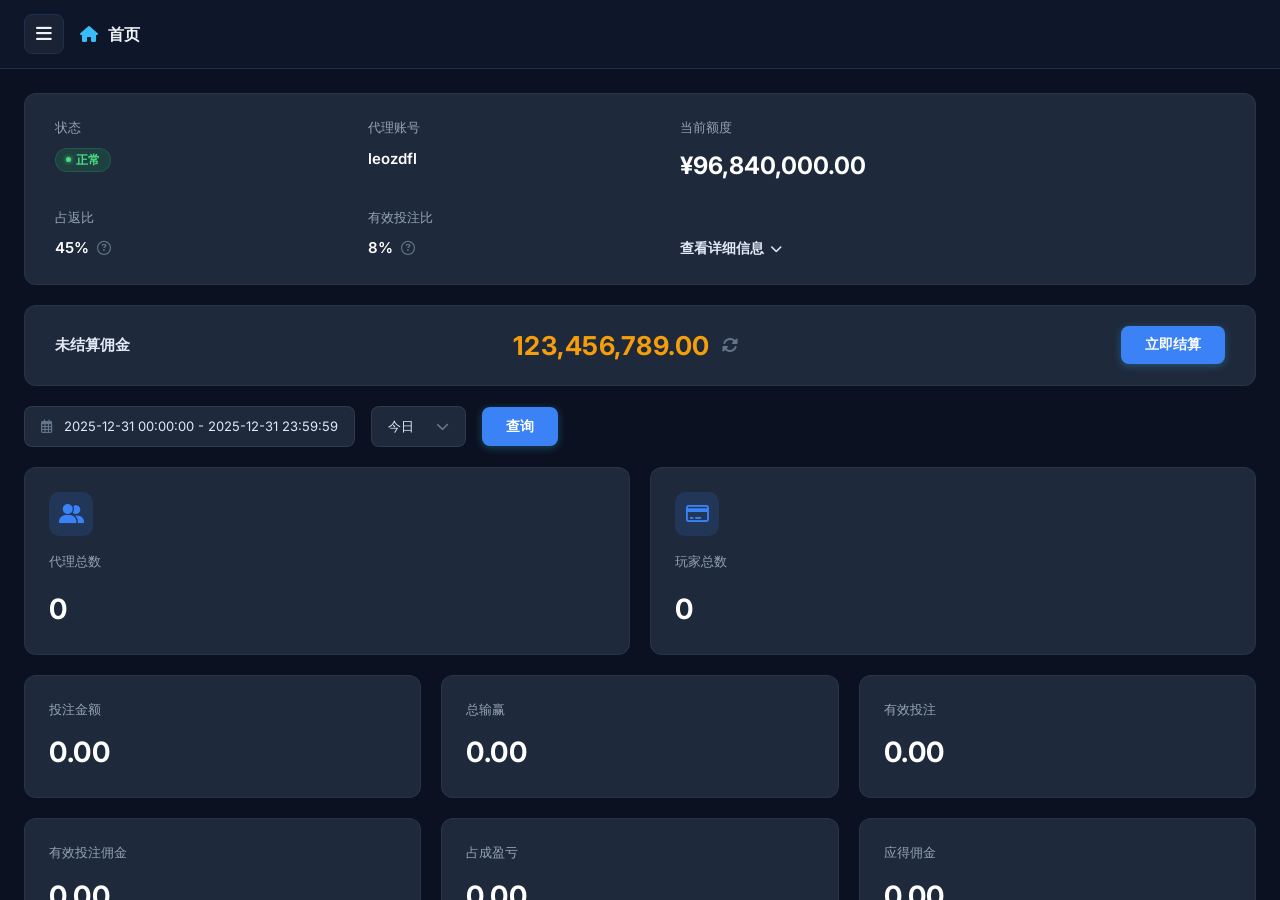
==== commit 610ab830: "Add files via upload" ====
--- a/index.html
+++ b/index.html
@@ -3,517 +3,1997 @@
 <head>
     <meta charset="UTF-8">
     <meta name="viewport" content="width=device-width, initial-scale=1.0">
-    <title>leozdfl - 後台管理</title>
-    <link rel="stylesheet" href="styles.css">
+    <title>首页 - Casino 后台</title>
+    <meta name="description" content="Casino 代理线统计报表后台 - 查看代理与会员的投注数据">
     <link rel="preconnect" href="https://fonts.googleapis.com">
     <link rel="preconnect" href="https://fonts.gstatic.com" crossorigin>
-    <link href="https://fonts.googleapis.com/css2?family=Inter:wght@400;500;600&display=swap" rel="stylesheet">
-    <link rel="stylesheet" href="https://cdnjs.cloudflare.com/ajax/libs/font-awesome/6.0.0/css/all.min.css">
+    <link href="https://fonts.googleapis.com/css2?family=Inter:wght@300;400;500;600;700&display=swap" rel="stylesheet">
+    <link rel="stylesheet" href="https://cdnjs.cloudflare.com/ajax/libs/font-awesome/6.5.0/css/all.min.css">
+    <style>
+        :root {
+            --primary:       #38bdf8;
+            --primary-dim:   rgba(56,189,248,0.12);
+            --primary-glow:  rgba(56,189,248,0.35);
+            --accent-purple: #a78bfa;
+            --accent-green:  #4ade80;
+            --accent-red:    #f87171;
+            --accent-orange: #fb923c;
+            --bg-body:       #0b1120;
+            --bg-sidebar:    #0d1526;
+            --bg-card:       #111e33;
+            --bg-header:     #0d1729;
+            --border:        #1e3050;
+            --border-light:  rgba(56,189,248,0.08);
+            --text-main:     #e2eaf5;
+            --text-sub:      #7a9cc0;
+            --text-dim:      #4a6689;
+            --font: 'Inter', -apple-system, BlinkMacSystemFont, "Segoe UI", sans-serif;
+            --sidebar-w:     220px;
+            --tree-w:        200px;
+            --radius:        10px;
+            --transition:    all 0.2s cubic-bezier(0.4,0,0.2,1);
+        }
+        *, *::before, *::after { box-sizing: border-box; margin: 0; padding: 0; }
+
+        body {
+            font-family: var(--font);
+            background: var(--bg-body);
+            color: var(--text-main);
+            min-height: 100vh;
+            display: flex;
+            overflow: hidden;
+            -webkit-font-smoothing: antialiased;
+        }
+
+        /* ────────── LEFT GLOBAL SIDEBAR ────────── */
+        .global-sidebar {
+            width: var(--sidebar-w);
+            min-width: var(--sidebar-w);
+            background: var(--bg-sidebar);
+            border-right: 1px solid var(--border);
+            display: flex;
+            flex-direction: column;
+            height: 100vh;
+            position: fixed;
+            left: 0; top: 0;
+            z-index: 100;
+        }
+
+        .sidebar-logo {
+            padding: 18px 20px 14px;
+            border-bottom: 1px solid var(--border);
+        }
+
+        .logo-badge {
+            display: inline-flex;
+            align-items: center;
+            gap: 8px;
+            background: linear-gradient(135deg, #f59e0b, #fbbf24);
+            color: #1a0a00;
+            font-weight: 800;
+            font-size: 17px;
+            padding: 6px 14px;
+            border-radius: 8px;
+            letter-spacing: 0.5px;
+        }
+        .logo-badge i { font-size: 15px; }
+
+        .sidebar-system {
+            padding: 10px 20px 14px;
+            border-bottom: 1px solid var(--border);
+        }
+        .system-title {
+            font-size: 12px;
+            color: var(--text-sub);
+            font-weight: 600;
+            letter-spacing: 0.3px;
+        }
+        .system-time {
+            font-size: 10px;
+            color: var(--text-dim);
+            margin-top: 2px;
+        }
+
+        .sidebar-nav {
+            flex: 1;
+            overflow-y: auto;
+            padding: 10px 0;
+            display: flex;
+            flex-direction: column;
+            align-items: center; /* better for mini mode */
+        }
+        .sidebar-nav::-webkit-scrollbar { width: 4px; }
+        .sidebar-nav::-webkit-scrollbar-thumb { background: var(--border); border-radius: 4px; }
+
+        .nav-item {
+            display: flex;
+            align-items: center;
+            gap: 12px;
+            width: 100%;
+            padding: 11px 20px;
+            cursor: pointer;
+            color: var(--text-sub);
+            font-size: 14px;
+            font-weight: 500;
+            transition: var(--transition);
+            border-left: 3px solid transparent;
+            margin: 1px 0;
+        }
+        .nav-item i {
+            width: 18px;
+            text-align: center;
+            font-size: 15px;
+            opacity: 0.75;
+            transition: var(--transition);
+        }
+        .nav-item span {
+            white-space: nowrap;
+            transition: opacity 0.2s;
+        }
+        .nav-item:hover {
+            color: var(--text-main);
+            background: rgba(56,189,248,0.05);
+        }
+        .nav-item:hover i { opacity: 1; }
+        .nav-item.active {
+            color: var(--primary);
+            background: var(--primary-dim);
+            border-left-color: var(--primary);
+        }
+        .nav-item.active i { color: var(--primary); opacity: 1; }
+        .global-sidebar.expanded .nav-item span {
+            display: flex;
+        }
+        .global-sidebar.expanded .nav-item {
+            justify-content: flex-start;
+            padding: 12px 20px;
+        }
+        .global-sidebar.expanded .nav-item.active {
+            background: var(--primary-dim);
+            color: var(--primary);
+            width: 100%; height: auto;
+            border-radius: 0;
+            margin: 1px 0;
+            box-shadow: none;
+            border-left: 3px solid var(--primary);
+        }
+        .global-sidebar.expanded .nav-item.active i { color: var(--primary); }
+
+        .sidebar-footer {
+            border-top: 1px solid var(--border);
+            padding: 24px 16px;
+            display: flex;
+            flex-direction: column;
+            gap: 20px;
+        }
+        
+        /* New User Profile Mini */
+        .user-profile-mini {
+            display: flex;
+            align-items: center;
+            gap: 12px;
+        }
+        .user-avatar-mini {
+            width: 48px; height: 48px;
+            background: #2563eb;
+            border-radius: 50%;
+            display: flex; align-items: center; justify-content: center;
+            font-size: 18px; font-weight: 700; color: #fff;
+            flex-shrink: 0;
+        }
+        .user-info-mini {
+            display: flex;
+            flex-direction: column;
+            gap: 2px;
+            flex: 1;
+            overflow: hidden;
+        }
+        .user-name-mini {
+            font-size: 15px; font-weight: 700; color: var(--text-main);
+            white-space: nowrap; overflow: hidden; text-overflow: ellipsis;
+        }
+        .user-role-mini {
+            font-size: 13px; color: var(--text-dim); font-weight: 500;
+        }
+        .user-settings-btn {
+            background: none; border: none; color: var(--text-dim);
+            font-size: 18px; cursor: pointer; transition: var(--transition);
+        }
+        .user-settings-btn:hover { color: var(--text-main); }
+
+        /* New Balance Card */
+        .balance-card {
+            background: rgba(30, 41, 59, 0.7);
+            border-radius: 12px;
+            padding: 16px;
+            display: flex;
+            flex-direction: column;
+            gap: 8px;
+        }
+        .balance-card-header {
+            display: flex;
+            align-items: center;
+            justify-content: space-between;
+        }
+        .balance-card-title {
+            font-size: 13px; color: var(--text-sub); font-weight: 600;
+        }
+        .balance-card-actions {
+            display: flex; align-items: center; gap: 10px;
+            color: var(--text-dim); font-size: 14px;
+        }
+        .balance-card-actions i { cursor: pointer; transition: var(--transition); }
+        .balance-card-actions i:hover { color: var(--text-main); }
+        .balance-amount {
+            font-size: 22px; font-weight: 800; color: #fff;
+            letter-spacing: -0.5px; margin-top: 4px;
+        }
+
+        /* New Logout Link */
+        .logout-link {
+            display: flex;
+            align-items: center;
+            gap: 12px;
+            color: var(--text-sub);
+            font-size: 14px;
+            font-weight: 600;
+            cursor: pointer;
+            transition: var(--transition);
+            margin-top: 4px;
+        }
+        .logout-link:hover { color: #fff; }
+        .logout-link i { font-size: 16px; }
+
+        /* ────────── MAIN WRAPPER ────────── */
+        .main-wrapper {
+            flex: 1;
+            display: flex;
+            flex-direction: column;
+            height: 100vh;
+            overflow: hidden;
+            margin-left: 240px; /* Default Desktop */
+            transition: margin-left 0.3s cubic-bezier(0.4, 0, 0.2, 1);
+        }
+        /* When Sidebar is Hidden, margin-left matches Tree Width (approx 260px) if not using full push */
+        /* But for simplicity, we'll use a fixed margin strategy in JS */
+
+        /* ────────── TOP BAR ────────── */
+        .topbar {
+            background: var(--bg-header);
+            border-bottom: 1px solid var(--border);
+            padding: 14px 24px;
+            display: flex;
+            align-items: center;
+            gap: 16px;
+            flex-shrink: 0;
+            z-index: 50;
+        }
+        .topbar-hamburger {
+            display: flex;
+            align-items: center; justify-content: center;
+            width: 40px; height: 40px;
+            cursor: pointer;
+            color: var(--text-main);
+            font-size: 18px;
+            transition: var(--transition);
+            border-radius: 8px;
+            background: rgba(255,255,255,0.05);
+            border: 1px solid var(--border);
+        }
+        .topbar-hamburger:hover {
+            background: var(--primary-dim);
+            color: var(--primary);
+            border-color: var(--primary);
+        }
+        
+        .topbar-title {
+            display: flex; align-items: center; gap: 10px;
+            font-size: 16px; font-weight: 600; color: var(--text-main);
+        }
+        .topbar-title i { color: var(--primary); font-size: 16px; }
+
+        /* ────────── CONTENT AREA ────────── */
+        .content-area {
+            flex: 1;
+            display: flex;
+            overflow: hidden;
+        }
+
+        /* ────────── AGENT TREE PANEL ────────── */
+        .tree-panel {
+            width: var(--tree-w);
+            min-width: 150px;
+            max-width: 600px;
+            background: var(--bg-sidebar);
+            border-right: 1px solid var(--border);
+            display: flex;
+            flex-direction: column;
+            overflow: hidden;
+            position: relative;
+        }
+
+        .tree-resizer {
+            width: 2px;
+            cursor: col-resize;
+            background: var(--border);
+            position: relative;
+            z-index: 20;
+            flex-shrink: 0;
+            transition: background 0.2s;
+        }
+        .tree-resizer::after {
+            content: '';
+            position: absolute;
+            left: -4px;
+            right: -4px;
+            top: 0;
+            bottom: 0;
+        }
+        .tree-resizer:hover, .tree-resizer.resizing {
+            background: var(--primary);
+            box-shadow: 0 0 8px var(--primary-glow);
+        }
+        .tree-panel-header {
+            padding: 14px 16px;
+            border-bottom: 1px solid var(--border);
+            font-size: 13px;
+            font-weight: 600;
+            color: var(--text-sub);
+            display: flex;
+            align-items: center;
+            gap: 8px;
+            white-space: nowrap;
+        }
+        .tree-panel-header i { color: var(--primary); font-size: 13px; }
+
+        .tree-actions {
+            margin-left: auto;
+            display: flex;
+            gap: 10px;
+        }
+        .tree-actions button {
+            background: rgba(56,189,248,0.08); /* subtle background */
+            border: 1px solid var(--border);
+            color: var(--primary);
+            cursor: pointer;
+            font-size: 11px;
+            font-weight: 600;
+            transition: var(--transition);
+            padding: 4px 8px;
+            display: flex;
+            align-items: center;
+            justify-content: center;
+            border-radius: 4px;
+            white-space: nowrap;
+        }
+        .tree-actions button:hover {
+            background: var(--primary-dim);
+            color: #fff;
+            border-color: var(--primary);
+        }
+
+        .tree-scroll {
+            flex: 1;
+            overflow-y: auto;
+            padding: 10px 8px;
+        }
+        .tree-scroll::-webkit-scrollbar { width: 4px; }
+        .tree-scroll::-webkit-scrollbar-thumb { background: var(--border); border-radius: 4px; }
+
+        /* Tree nodes */
+
+        .t-header {
+            display: flex;
+            align-items: center;
+            gap: 6px;
+            padding: 8px 10px;
+            border-radius: 7px;
+            cursor: pointer;
+            color: var(--text-sub);
+            font-size: 13px;
+            font-weight: 500;
+            transition: var(--transition);
+            white-space: nowrap;
+        }
+        .t-header:hover { background: rgba(56,189,248,0.06); color: var(--text-main); }
+        .t-header.active-node {
+            background: var(--primary);
+            color: #0b1120;
+            font-weight: 700;
+        }
+        .t-header.active-node i { color: #0b1120 !important; }
+
+        .t-toggle {
+            width: 14px; height: 14px;
+            display: flex; align-items: center; justify-content: center;
+            font-size: 9px; color: var(--text-dim);
+            transition: var(--transition); flex-shrink: 0;
+        }
+        .t-toggle.open { transform: rotate(90deg); }
+
+        .t-icon { font-size: 13px; flex-shrink: 0; }
+
+        .t-label { flex: 1; white-space: nowrap; overflow: hidden; text-overflow: ellipsis; }
+
+        .t-children {
+            margin-left: 18px;
+            padding-left: 8px;
+            border-left: 1px solid var(--border);
+            overflow: hidden;
+            transition: all 0.2s;
+        }
+        .t-children.collapsed { display: none; }
+
+        /* ────────── RIGHT MAIN PANEL ────────── */
+        .right-panel {
+            flex: 1;
+            display: flex;
+            flex-direction: column;
+            overflow: hidden;
+            background: var(--bg-body);
+        }
+
+        /* Search / Filter bar */
+        .filter-bar {
+            padding: 16px 24px;
+            background: var(--bg-header);
+            border-bottom: 1px solid var(--border);
+            display: flex;
+            align-items: center;
+            gap: 12px;
+            flex-wrap: wrap;
+        }
+
+        .filter-select {
+            background: var(--bg-card);
+            border: 1px solid var(--border);
+            color: var(--text-main);
+            padding: 8px 14px;
+            border-radius: 8px;
+            font-size: 13px;
+            font-family: var(--font);
+            cursor: pointer;
+            transition: var(--transition);
+            appearance: none;
+            -webkit-appearance: none;
+            background-image: url("data:image/svg+xml,%3Csvg xmlns='http://www.w3.org/2000/svg' fill='none' viewBox='0 0 24 24' stroke='%237a9cc0'%3E%3Cpath stroke-linecap='round' stroke-linejoin='round' stroke-width='2' d='M19 9l-7 7-7-7'/%3E%3C/svg%3E");
+            background-repeat: no-repeat;
+            background-position: right 10px center;
+            background-size: 14px;
+            padding-right: 32px;
+            min-width: 110px;
+        }
+        .filter-select:focus { outline: none; border-color: var(--primary); box-shadow: 0 0 0 3px var(--primary-dim); }
+
+        .search-wrap {
+            flex: 1;
+            position: relative;
+            min-width: 180px;
+        }
+        .search-wrap i {
+            position: absolute; left: 12px; top: 50%;
+            transform: translateY(-50%);
+            color: var(--text-dim); font-size: 13px;
+            pointer-events: none;
+        }
+        .search-input {
+            width: 100%;
+            background: var(--bg-card);
+            border: 1px solid var(--border);
+            color: var(--text-main);
+            padding: 8px 12px 8px 36px;
+            border-radius: 8px;
+            font-size: 13px;
+            font-family: var(--font);
+            transition: var(--transition);
+        }
+        .search-input::placeholder { color: var(--text-dim); }
+        .search-input:focus { outline: none; border-color: var(--primary); box-shadow: 0 0 0 3px var(--primary-dim); }
+
+        .spacer { flex: 1; }
+
+        .btn-search {
+            display: flex; align-items: center; gap: 8px;
+            background: var(--primary); color: #0b1120;
+            border: none; padding: 8px 20px;
+            border-radius: 8px; font-size: 13px; font-weight: 700;
+            cursor: pointer; transition: var(--transition);
+            font-family: var(--font);
+            box-shadow: 0 2px 10px var(--primary-glow);
+        }
+        .btn-search:hover { background: #7dd3fc; transform: translateY(-1px); box-shadow: 0 4px 14px var(--primary-glow); }
+
+        .btn-add {
+            display: flex; align-items: center; gap: 8px;
+            background: linear-gradient(135deg, #a855f7, #7c3aed);
+            color: white; border: none; padding: 8px 18px;
+            border-radius: 8px; font-size: 13px; font-weight: 700;
+            cursor: pointer; transition: var(--transition);
+            font-family: var(--font);
+            box-shadow: 0 2px 10px rgba(168,85,247,0.3);
+        }
+        .btn-add:hover { background: linear-gradient(135deg, #c084fc, #a855f7); transform: translateY(-1px); }
+
+        /* Tabs */
+        .data-tabs {
+            display: flex;
+            align-items: center;
+            gap: 6px;
+            padding: 14px 24px 0;
+            background: var(--bg-header);
+            border-bottom: 1px solid var(--border);
+        }
+        .data-tab {
+            padding: 9px 18px 11px;
+            font-size: 13px; font-weight: 600;
+            color: var(--text-sub);
+            cursor: pointer;
+            border-bottom: 3px solid transparent;
+            transition: var(--transition);
+            border-radius: 6px 6px 0 0;
+            white-space: nowrap;
+        }
+        .data-tab:hover { color: var(--text-main); }
+        .data-tab.active {
+            color: var(--primary);
+            border-bottom-color: var(--primary);
+            background: rgba(56,189,248,0.04);
+        }
+        .tab-count {
+            font-size: 11px; font-weight: 700;
+            background: rgba(56,189,248,0.12);
+            color: var(--primary);
+            padding: 1px 7px; border-radius: 10px;
+            margin-left: 4px;
+        }
+        .tab-count.orange {
+            background: rgba(251,146,60,0.12);
+            color: var(--accent-orange);
+        }
+
+        /* Table area */
+        .table-area {
+            flex: 1;
+            overflow: auto;
+        }
+        .table-area::-webkit-scrollbar { width: 6px; height: 6px; }
+        .table-area::-webkit-scrollbar-thumb { background: var(--border); border-radius: 4px; }
+
+        table.data-table {
+            width: 100%;
+            border-collapse: collapse;
+        }
+        table.data-table thead {
+            position: sticky; top: 0; z-index: 10;
+        }
+        table.data-table thead tr {
+            background: var(--bg-header);
+        }
+        table.data-table th {
+            padding: 13px 16px;
+            font-size: 12px; font-weight: 600;
+            color: var(--text-sub);
+            white-space: nowrap;
+            text-align: left;
+            border-bottom: 1px solid var(--border);
+            letter-spacing: 0.2px;
+        }
+        table.data-table th .sort-icon {
+            margin-left: 4px; opacity: 0.4; font-size: 10px; cursor: pointer;
+            transition: var(--transition);
+        }
+        table.data-table th:hover .sort-icon { opacity: 1; color: var(--primary); }
+        table.data-table th.right, table.data-table td.right { text-align: right; }
+        table.data-table th.center, table.data-table td.center { text-align: center; }
+
+        table.data-table tbody tr {
+            border-bottom: 1px solid var(--border-light);
+            transition: var(--transition);
+        }
+        table.data-table tbody tr:hover { background: rgba(56,189,248,0.03); }
+
+        table.data-table td {
+            padding: 14px 16px;
+            font-size: 13px; color: var(--text-main);
+            vertical-align: middle;
+            white-space: nowrap;
+        }
+
+        .cell-account {
+            display: flex; align-items: center; gap: 8px;
+        }
+        .cell-account .acc-name { 
+            font-weight: 600; font-size: 13px; 
+            color: var(--text-main);
+            cursor: default;
+            transition: var(--transition);
+        }
+        .cell-account.clickable .acc-name { 
+            color: var(--primary);
+            cursor: pointer;
+        }
+        .cell-account.clickable .acc-name:hover {
+            color: #7dd3fc;
+            text-decoration: underline;
+        }
+        .cell-account .copy-btn {
+            background: none; border: none; color: var(--text-dim);
+            cursor: pointer; font-size: 11px; padding: 3px 5px;
+            border-radius: 4px; transition: var(--transition);
+        }
+        .cell-account .copy-btn:hover { color: var(--primary); background: var(--primary-dim); }
+
+        .cell-balance {
+            font-weight: 800;
+            font-size: 16px;
+            color: #4ade80;
+            font-variant-numeric: tabular-nums;
+        }
+        .cell-balance-danger {
+            font-weight: 800;
+            font-size: 16px;
+            color: #f87171;
+            font-variant-numeric: tabular-nums;
+        }
+
+        .cell-ratio { color: var(--text-sub); font-size: 13px; }
+
+        .cell-window {
+            font-size: 12px; color: var(--text-sub);
+            background: rgba(255,255,255,0.03);
+            padding: 2px 8px; border-radius: 4px;
+            border: 1px solid var(--border);
+        }
+
+        .cell-datetime {
+            font-size: 11.5px; color: var(--text-sub); line-height: 1.6;
+        }
+        .cell-datetime .dt-date { font-weight: 500; }
+        .cell-datetime.highlight { color: var(--primary); }
+        .cell-datetime.highlight .dt-date { color: var(--primary); }
+
+        /* Status pills */
+        .status-pill {
+            display: inline-flex; align-items: center; gap: 5px;
+            padding: 3px 10px; border-radius: 20px;
+            font-size: 11.5px; font-weight: 700; white-space: nowrap;
+        }
+        .status-pill::before {
+            content: ''; width: 5px; height: 5px;
+            border-radius: 50%; flex-shrink: 0;
+        }
+        .status-normal {
+            background: rgba(74,222,128,0.1); color: var(--accent-green);
+            border: 1px solid rgba(74,222,128,0.2);
+        }
+        .status-normal::before { background: var(--accent-green); box-shadow: 0 0 4px var(--accent-green); }
+        .status-suspended {
+            background: rgba(248,113,113,0.1); color: var(--accent-red);
+            border: 1px solid rgba(248,113,113,0.2);
+        }
+        .status-suspended::before { background: var(--accent-red); }
+
+        /* Sticky Columns */
+        .sticky-column {
+            position: sticky !important;
+            z-index: 20 !important;
+        }
+        table.data-table thead th.sticky-column {
+            z-index: 30 !important;
+            background: var(--bg-header);
+        }
+        table.data-table tbody td.sticky-column {
+            background: #111e33; /* match var(--bg-card) */
+        }
+        table.data-table tbody tr:hover td.sticky-column {
+            background: #162541; /* match hover row color */
+        }
+        
+        .sticky-col-1 { 
+            left: 0; 
+            min-width: 140px;
+            box-shadow: 2px 0 5px rgba(0,0,0,0.2);
+        }
+        .sticky-col-2 { 
+            left: 140px; 
+            min-width: 100px;
+            box-shadow: 2px 0 5px rgba(0,0,0,0.2);
+        }
+
+        /* Mobile Tree Bar */
+        .mobile-tree-bar {
+            display: none; /* Controlled by Media Query AND JS */
+            background: var(--bg-header);
+            width: 100%;
+            padding: 14px 20px;
+            border-bottom: 1px solid var(--border);
+            cursor: pointer;
+            transition: var(--transition);
+            z-index: 45;
+        }
+        .mobile-tree-bar.visible {
+            display: block !important;
+        }
+        .mobile-tree-bar:hover {
+            background: rgba(255,255,255,0.02);
+        }
+        .mt-content {
+            display: flex;
+            align-items: center;
+            gap: 16px;
+            color: #fff;
+        }
+        .mt-chevron {
+            font-size: 14px;
+            transition: transform 0.3s ease;
+            color: var(--text-dim);
+            order: 4; /* put at the end after info */
+        }
+        .mt-chevron.open {
+            transform: rotate(180deg);
+            color: var(--primary);
+        }
+        .mt-icon-box {
+            width: 44px; height: 44px;
+            background: rgba(255,255,255,0.08); /* Inactive: dark/greyish */
+            border-radius: 12px;
+            display: flex; align-items: center; justify-content: center;
+            font-size: 20px;
+            transition: all 0.3s cubic-bezier(0.4, 0, 0.2, 1);
+            flex-shrink: 0;
+            border: 1px solid rgba(255,255,255,0.05);
+        }
+        .mt-icon-box i { color: var(--text-sub); transition: color 0.3s; }
+        
+        .mt-icon-box.active {
+            background: #0ea5e9; /* Active: Cyan/Blue */
+            box-shadow: 0 0 20px rgba(14, 165, 233, 0.4);
+            border-color: rgba(255,255,255,0.2);
+        }
+        .mt-icon-box.active i { color: #000; }
+        
+        .mt-info {
+            display: flex;
+            align-items: center;
+            gap: 12px;
+            flex: 1;
+        }
+        .mt-info-stack {
+            display: flex;
+            flex-direction: column;
+            gap: 2px;
+        }
+        .mt-label {
+            font-size: 11px;
+            font-weight: 700;
+            color: var(--text-dim);
+            letter-spacing: 0.5px;
+            text-transform: uppercase;
+        }
+        .mt-value {
+            font-size: 16px;
+            font-weight: 800;
+            letter-spacing: -0.2px;
+            color: #fff;
+        }
+
+        /* Action cell */
+        .action-cell {
+            display: flex; align-items: center; justify-content: flex-end; gap: 8px;
+        }
+        .icon-btn {
+            background: rgba(255,255,255,0.04); border: 1px solid var(--border);
+            color: var(--text-sub); width: 32px; height: 32px;
+            border-radius: 7px; display: flex; align-items: center; justify-content: center;
+            cursor: pointer; font-size: 13px; transition: var(--transition);
+        }
+        .icon-btn:hover { background: var(--primary-dim); color: var(--primary); border-color: rgba(56,189,248,0.3); }
+
+        /* Pagination */
+        .pagination-row {
+            padding: 12px 24px;
+            background: var(--bg-header);
+            border-top: 1px solid var(--border);
+            display: flex;
+            align-items: center;
+            justify-content: space-between;
+            flex-shrink: 0;
+        }
+        .pagination-info { font-size: 12px; color: var(--text-dim); }
+        .pagination-info b { color: var(--text-main); }
+        .pagination-nav { display: flex; align-items: center; gap: 6px; }
+        .pg-size-select {
+            background: var(--bg-card); border: 1px solid var(--border);
+            color: var(--text-sub); padding: 5px 10px; border-radius: 6px;
+            font-size: 12px; font-family: var(--font); cursor: pointer;
+        }
+        .pg-btn {
+            background: var(--bg-card); border: 1px solid var(--border);
+            color: var(--text-sub); width: 30px; height: 30px;
+            border-radius: 6px; display: flex; align-items: center; justify-content: center;
+            cursor: pointer; font-size: 12px; transition: var(--transition);
+        }
+        .pg-btn:hover:not(:disabled) { border-color: var(--primary); color: var(--primary); }
+        .pg-btn:disabled { opacity: 0.3; cursor: not-allowed; }
+        .pg-num {
+            background: var(--bg-card); border: 1px solid var(--border);
+            color: var(--text-sub); min-width: 30px; height: 30px;
+            border-radius: 6px; display: flex; align-items: center; justify-content: center;
+            cursor: pointer; font-size: 12px; font-weight: 600; transition: var(--transition);
+            padding: 0 6px;
+        }
+        .pg-num:hover { border-color: var(--primary); color: var(--primary); }
+        .pg-num.active { background: #f97316; border-color: #f97316; color: white; }
+
+        /* ────────── Context Menu / Dropdown ────────── */
+        .ctx-menu {
+            position: fixed; z-index: 9999;
+            background: var(--bg-card);
+            border: 1px solid var(--border);
+            border-radius: 10px;
+            box-shadow: 0 10px 30px rgba(0,0,0,0.5);
+            padding: 6px 0; min-width: 180px;
+            animation: fadeIn 0.12s ease;
+            display: none;
+        }
+        .ctx-menu.open { display: block; }
+        @keyframes fadeIn { from { opacity: 0; transform: translateY(-4px); } to { opacity: 1; transform: translateY(0); } }
+        .ctx-item {
+            padding: 10px 18px; font-size: 13px; color: var(--text-main);
+            cursor: pointer; transition: var(--transition); font-weight: 500;
+        }
+        .ctx-item:hover { background: var(--primary-dim); color: var(--primary); }
+        .ctx-item.danger { color: var(--accent-red); }
+        .ctx-item.danger:hover { background: rgba(248,113,113,0.08); color: var(--accent-red); }
+        .ctx-sep { height: 1px; background: var(--border); margin: 4px 0; }
+
+        /* ────────── MODAL ────────── */
+        .modal-overlay {
+            position: fixed; top: 0; left: 0; right: 0; bottom: 0;
+            background: rgba(0,0,0,0.7);
+            z-index: 10000;
+            display: none; align-items: center; justify-content: center;
+            animation: fadeIn 0.2s ease;
+        }
+        .modal-overlay.open { display: flex; }
+        .modal-card {
+            background: #111e33;
+            width: 500px; max-width: 95vw;
+            max-height: 90vh;
+            border-radius: 12px;
+            border: 1px solid var(--border);
+            box-shadow: 0 20px 50px rgba(0,0,0,0.6);
+            display: flex; flex-direction: column;
+            overflow: hidden;
+            animation: scaleIn 0.25s cubic-bezier(0.4, 0, 0.2, 1);
+        }
+        @keyframes scaleIn { from { opacity: 0; transform: scale(0.95); } to { opacity: 1; transform: scale(1); } }
+        
+        /* ────────── TOAST ────────── */
+        .toast-container {
+            position: fixed;
+            bottom: 24px;
+            right: 24px;
+            z-index: 10001;
+            display: flex;
+            flex-direction: column;
+            gap: 10px;
+        }
+        .toast {
+            background: #1e293b;
+            color: var(--text-main);
+            border-left: 4px solid var(--accent-green);
+            padding: 14px 20px;
+            border-radius: 6px;
+            box-shadow: 0 10px 30px rgba(0,0,0,0.5);
+            display: flex;
+            align-items: center;
+            gap: 12px;
+            font-size: 14px;
+            font-weight: 500;
+            transform: translateX(120%);
+            transition: transform 0.3s cubic-bezier(0.4, 0, 0.2, 1);
+            animation: toastSlideIn 0.3s cubic-bezier(0.4, 0, 0.2, 1) forwards;
+        }
+        .toast.success { border-left-color: var(--accent-green); }
+        .toast.success i { color: var(--accent-green); font-size: 16px; }
+        .toast.hiding { animation: toastSlideOut 0.3s cubic-bezier(0.4, 0, 0.2, 1) forwards; }
+        
+        @keyframes toastSlideIn { from { transform: translateX(120%); } to { transform: translateX(0); } }
+        @keyframes toastSlideOut { from { transform: translateX(0); opacity: 1; } to { transform: translateX(120%); opacity: 0; } }
+
+        .modal-header {
+            padding: 16px 20px;
+            border-bottom: 1px solid var(--border);
+            display: flex; align-items: center; justify-content: space-between;
+            font-weight: 700; font-size: 16px;
+        }
+        .modal-close {
+            background: none; border: none; color: var(--text-dim);
+            cursor: pointer; font-size: 18px; transition: var(--transition);
+        }
+        .modal-close:hover { color: var(--text-main); }
+
+        .modal-body {
+            padding: 20px;
+            overflow-y: auto;
+            flex: 1;
+        }
+        .modal-grid {
+            display: grid;
+            grid-template-columns: 1fr 1fr;
+            gap: 16px;
+        }
+        .form-group { display: flex; flex-direction: column; gap: 8px; margin-bottom: 14px; }
+        .form-group.full { grid-column: span 2; }
+        .form-group label {
+            font-size: 13px; font-weight: 600; color: var(--text-sub);
+        }
+        .form-group input, .form-group select, .form-group textarea {
+            background: #1e293b;
+            border: 1px solid var(--border);
+            border-radius: 8px;
+            padding: 10px 12px;
+            color: var(--text-main);
+            font-family: var(--font);
+            font-size: 14px;
+            transition: var(--transition);
+        }
+        .form-group input:focus, .form-group select:focus, .form-group textarea:focus {
+            outline: none; border-color: var(--primary); background: #263449;
+        }
+        .form-group .label-hint { font-size: 11px; margin-top: -4px; font-weight: 600; }
+        .form-group .label-hint.danger { color: var(--accent-red); }
+        .label-info { font-size: 11px; color: var(--text-dim); margin-top: -2px; }
+
+        .warn-box {
+            font-size: 12px; color: #fbbf24;
+            line-height: 1.5; font-weight: 600;
+        }
+
+        .modal-footer {
+            padding: 16px 20px;
+            border-top: 1px solid var(--border);
+            display: flex; align-items: center; justify-content: flex-end;
+            gap: 12px;
+        }
+        .btn-cancel {
+            background: #1e293b; color: var(--text-main);
+            border: 1px solid var(--border);
+            padding: 10px 24px; border-radius: 8px;
+            cursor: pointer; font-weight: 600; font-size: 14px;
+            transition: var(--transition);
+        }
+        .btn-cancel:hover { background: #334155; }
+        .btn-save {
+            background: linear-gradient(to right, #2563eb, #3b82f6);
+            color: white; border: none;
+            padding: 10px 24px; border-radius: 8px;
+            cursor: pointer; font-weight: 600; font-size: 14px;
+            transition: var(--transition);
+            box-shadow: 0 4px 12px rgba(37, 99, 235, 0.4);
+        }
+        .btn-save:hover { filter: brightness(1.1); transform: translateY(-1px); }
+
+        /* Pwd Modal Spec */
+        .pwd-icon-circle {
+            width: 44px; height: 44px; border-radius: 50%;
+            background: rgba(37, 99, 235, 0.15); display: flex; align-items: center; justify-content: center;
+            color: #3b82f6; font-size: 20px;
+        }
+        .account-box {
+            background: rgba(255,255,255,0.03); border: 1px solid var(--border);
+            border-radius: 8px; padding: 12px 16px; margin-top: 6px;
+        }
+        .account-box .label { font-size: 11px; color: var(--text-dim); margin-bottom: 4px; display: block; }
+        .account-box .value { font-size: 16px; font-weight: 700; color: var(--text-main); }
+        .input-with-icon { position: relative; }
+        .input-with-icon input { width: 100%; padding-right: 40px !important; }
+        .input-with-icon i.eye {
+            position: absolute; right: 14px; top: 50%; transform: translateY(-50%);
+            color: var(--text-dim); cursor: pointer; transition: var(--transition);
+        }
+        .input-with-icon i.eye:hover { color: var(--text-sub); }
+
+        /* Transfer Modal Spec */
+        .transfer-account-box {
+            background: rgba(255,255,255,0.03); border: 1px solid var(--border);
+            border-radius: 8px; padding: 14px 18px; margin-bottom: 20px;
+            display: flex; align-items: center; justify-content: space-between;
+        }
+        .transfer-account-box .label { font-size: 13px; color: var(--text-sub); }
+        .transfer-account-box .value { font-size: 15px; font-weight: 700; color: var(--text-main); }
+        
+        .preset-group {
+            display: grid; grid-template-columns: repeat(4, 1fr); gap: 10px; margin-top: 12px;
+        }
+        .btn-preset {
+            background: rgba(255,255,255,0.03); border: 1px solid var(--border);
+            color: var(--text-sub); padding: 8px; border-radius: 6px;
+            font-size: 13px; font-weight: 700; cursor: pointer; transition: var(--transition);
+        }
+        .btn-preset:hover { background: var(--primary-dim); border-color: var(--primary); color: var(--text-main); }
+        
+        .balance-label {
+            margin-top: 14px; font-size: 13px; color: #fbbf24; font-weight: 600;
+        }
+
+        /* ────────── Stepper ────────── */
+        .stepper {
+            display: flex;
+            align-items: center;
+            justify-content: space-between;
+            margin-bottom: 24px;
+            position: relative;
+        }
+
+        .mobile-header { display: none !important; }
+
+        /* ────────── RESPONSIVE DESIGN ────────── */
+        
+        /* 1. Tablet/Mobile Tier: Hide Sidebar at 1300px */
+        /* 1. Tablet/Medium Tier: Hide Sidebar at 1500px to give room to Tree */
+        @media (max-width: 1500px) {
+            .global-sidebar {
+                transform: translateX(-100%);
+                z-index: 1001;
+            }
+            .global-sidebar.mobile-open {
+                transform: translateX(0);
+                box-shadow: 10px 0 30px rgba(0,0,0,0.5);
+            }
+            .main-wrapper { 
+                margin-left: 0 !important; 
+            }
+            /* When Sidebar is Hidden, Tree remains visible. 
+               When Sidebar is shown via JS, we'll collapse Tree. */
+        }
+
+        /* 2. Smaller Tier: Tree Collapse at 1100px */
+        @media (max-width: 1100px) {
+            .content-area {
+                flex-direction: column;
+            }
+            .tree-panel {
+                width: 100% !important;
+                min-width: 0 !important; /* Fix: Prevent ghost gap in mobile */
+                max-width: none;
+                height: 0;
+                overflow: hidden;
+                border: none !important;
+                transition: height 0.4s cubic-bezier(0.4, 0, 0.2, 1), opacity 0.3s;
+                opacity: 0;
+                pointer-events: none;
+                display: flex !important;
+            }
+            .tree-panel.mobile-expanded {
+                height: 420px;
+                width: 100% !important;
+                min-width: 100% !important;
+                opacity: 1;
+                pointer-events: auto;
+            }
+            .tree-resizer {
+                display: none;
+            }
+            .mobile-tree-bar {
+                display: none !important;
+            }
+            .mobile-tree-bar.visible {
+                display: none !important;
+            }
+            /* Shared rules for manual swap on Mac/Tablet resolutions */
+            .tree-panel.in-mobile-mode {
+                width: 0 !important;
+                min-width: 0 !important;
+                max-width: none;
+                height: 0;
+                overflow: hidden;
+                border: none !important;
+                transition: height 0.4s cubic-bezier(0.4, 0, 0.2, 1), opacity 0.3s;
+                opacity: 0;
+                pointer-events: none;
+                display: flex !important;
+            }
+            .tree-panel.in-mobile-mode.mobile-expanded {
+                height: 420px;
+                width: 100% !important;
+                min-width: 100% !important;
+                opacity: 1;
+                pointer-events: auto;
+            }
+            .filter-bar {
+                flex-direction: column;
+                align-items: stretch;
+                gap: 8px;
+            }
+            .search-wrap {
+                min-width: auto;
+            }
+            table.data-table {
+                min-width: 800px;
+            }
+        }
+
+        @media (max-width: 480px) {
+            .filter-select {
+                min-width: auto;
+                font-size: 12px;
+                padding: 6px 10px;
+            }
+            .search-input {
+                padding: 6px 10px 6px 32px;
+                font-size: 12px;
+            }
+            .btn-search, .btn-add {
+                padding: 6px 12px;
+                font-size: 12px;
+            }
+            .data-tab {
+                padding: 8px 12px;
+                font-size: 12px;
+            }
+            .pagination-nav {
+                flex-wrap: wrap;
+                gap: 4px;
+            }
+            .pg-size-select {
+                font-size: 11px;
+                padding: 4px 8px;
+            }
+            .pg-btn, .pg-num {
+                width: 28px;
+                height: 28px;
+                font-size: 11px;
+            }
+        }
+        
+        .step {
+            display: flex; align-items: center; gap: 10px; position: relative; z-index: 2;
+            color: var(--text-dim); transition: var(--transition);
+        }
+        .step.active { color: var(--text-main); }
+        .step.active .step-circle { background: var(--primary); color: white; border-color: var(--primary); }
+        .step.completed .step-circle { background: var(--primary); color: white; border-color: var(--primary); }
+        
+        .step-circle {
+            width: 28px; height: 28px; border-radius: 50%; border: 2px solid #475569;
+            display: flex; align-items: center; justify-content: center;
+            font-size: 13px; font-weight: 700; background: var(--bg-card);
+        }
+        .step-label { font-size: 14px; font-weight: 600; white-space: nowrap; }
+        .step-line {
+            flex: 1; height: 1px; background: #334155; margin: 0 15px;
+            position: relative; top: 0;
+        }
+        .step-line.active { background: var(--primary); }
+
+        /* ────────── Form Hints ────────── */
+        .required-hint-box {
+            background: #27272a; border-radius: 6px; padding: 10px 16px;
+            margin-bottom: 20px; font-size: 13px; color: #f97316; font-weight: 600;
+        }
+        .form-main-hint {
+            font-size: 13px; color: #f97316; font-weight: 600; margin-top: 4px;
+        }
+        .step-content { display: none; }
+        .step-content.active { display: block; }
+
+        .form-group-add { margin-bottom: 22px; }
+        .form-group-add label {
+            display: block; font-size: 14px; font-weight: 600; color: var(--text-sub);
+            margin-bottom: 10px;
+        }
+        .form-group-add input {
+            width: 100%; background: #1e293b; border: 1px solid var(--border);
+            border-radius: 8px; padding: 12px 14px; color: var(--text-main);
+            font-size: 15px; transition: var(--transition);
+        }
+        .form-group-add input:focus { border-color: var(--primary); outline: none; background: #263449; }
+        .form-group-add input::placeholder { color: #64748b; }
+        .form-group-add input[readonly] { background: rgba(255,255,255,0.02); color: #64748b; cursor: not-allowed; border-style: dashed; }
+
+        .optional-hint-box {
+            background: rgba(37, 99, 235, 0.1); border: 1px solid rgba(37, 99, 235, 0.2);
+            border-radius: 6px; padding: 12px 16px; margin-bottom: 25px;
+            font-size: 14px; color: #60a5fa; font-weight: 600;
+        }
+        .confirm-hint-box {
+            background: rgba(16, 185, 129, 0.1); border: 1px solid rgba(16, 185, 129, 0.2);
+            border-radius: 6px; padding: 12px 16px; margin-bottom: 20px;
+            font-size: 14px; color: #34d399; font-weight: 600;
+        }
+
+        .summary-box {
+            background: rgba(255,255,255,0.03); border: 1px solid var(--border);
+            border-radius: 12px; padding: 24px 30px;
+        }
+        .summary-title { font-size: 18px; font-weight: 700; color: var(--text-main); margin-bottom: 20px; }
+        .summary-item { margin-bottom: 18px; }
+        .summary-label { font-size: 13px; color: var(--text-dim); margin-bottom: 6px; }
+        .summary-value { font-size: 18px; font-weight: 700; color: #f59e0b; }
+        .summary-sep { border-top: 1px dashed var(--border); margin: 20px 0; }
+        .summary-grid { display: grid; grid-template-columns: 1fr 1fr; gap: 24px; }
+
+        .form-grid-2 { display: grid; grid-template-columns: 1fr 1fr; gap: 20px; }
+        /* New Search Region CSS */
+        .report-filter-panel {
+            padding: 16px 28px;
+            background: var(--bg-header);
+            border-bottom: 1px solid var(--border);
+            display: flex;
+            flex-direction: column;
+            gap: 12px;
+            flex-shrink: 0;
+            user-select: none;
+        }
+        .filter-row {
+            display: flex;
+            gap: 10px;
+            align-items: center;
+        }
+        .date-badge {
+            background: transparent;
+            border: 1px solid var(--border);
+            color: var(--text-dim);
+            padding: 6px 14px;
+            border-radius: 6px;
+            cursor: pointer;
+            font-size: 13px;
+            transition: var(--transition);
+            text-align: center;
+        }
+        .date-badge:hover {
+            color: var(--text-main);
+            border-color: var(--text-sub);
+        }
+        .date-badge.active {
+            background: rgba(234, 179, 8, 0.1); /* light yellow tint */
+            border-color: #eab308; /* yellow */
+            color: #eab308;
+            font-weight: 600;
+        }
+        .date-range-box {
+            display: flex;
+            align-items: center;
+            background: var(--bg-body);
+            border: 1px solid var(--border);
+            border-radius: 6px;
+            padding: 0 16px;
+            height: 38px;
+            color: var(--text-main);
+            width: 410px;
+        }
+        .date-range-box .date-text {
+            font-family: var(--font);
+            font-size: 14px;
+            color: var(--text-sub);
+        }
+        .date-range-box .separator {
+            color: var(--text-dim);
+            margin: 0 18px;
+        }
+        .search-group-inline {
+            display: flex;
+            align-items: stretch;
+            height: 38px;
+            border-radius: 6px;
+            overflow: hidden;
+            border: 1px solid var(--border);
+            background: var(--bg-body);
+        }
+        .search-group-inline .filter-select {
+            border: none;
+            border-radius: 0;
+            border-right: 1px solid var(--border);
+            background: transparent;
+            height: 100%;
+            padding: 0 12px;
+            color: var(--text-main);
+            outline: none;
+        }
+        .search-group-inline .search-input {
+            border: none;
+            border-radius: 0;
+            background: transparent;
+            height: 100%;
+            padding: 0 14px;
+            width: 200px;
+            color: var(--text-main);
+            outline: none;
+        }
+        .search-group-inline .search-input:focus {
+            background: rgba(255,255,255,0.02);
+        }
+        .btn-query {
+            background: #3b82f6; /* bright blue */
+            color: white;
+            border: none;
+            border-radius: 6px;
+            padding: 0 32px;
+            height: 38px;
+            font-weight: 600;
+            cursor: pointer;
+            font-size: 14px;
+            transition: var(--transition);
+        }
+        .btn-query:hover {
+            filter: brightness(1.1);
+            transform: translateY(-1px);
+        }
+        .btn-export {
+            background: #1e293b;
+            border: 1px solid var(--border);
+            color: var(--text-sub);
+            padding: 0 20px;
+            height: 38px;
+            border-radius: 6px;
+            font-weight: 600;
+            cursor: pointer;
+            font-size: 14px;
+            transition: var(--transition);
+            display: flex;
+            align-items: center;
+            gap: 8px;
+            margin-left: auto;
+        }
+        .btn-export:hover {
+            background: #2d3a4f;
+            color: var(--text-main);
+            border-color: var(--text-sub);
+        }
+        .quick-date-select {
+            background: var(--bg-body);
+            border: 1px solid var(--border);
+            border-radius: 6px;
+            padding: 0 12px;
+            height: 38px;
+            color: var(--text-main);
+            font-family: var(--font);
+            font-size: 14px;
+            outline: none;
+            transition: var(--transition);
+            min-width: 120px;
+        }
+        .quick-date-select:focus {
+            border-color: var(--primary);
+        }
+
+        /* Capsule Crumb Navigation Styles */
+        .crumb-container {
+            padding: 8px 12px;
+            background: rgba(15, 23, 42, 0.6);
+            border: 1px solid var(--border);
+            border-radius: 100px;
+            display: inline-flex;
+            align-items: center;
+            margin-top: 4px;
+        }
+        .crumb-item {
+            display: flex;
+            align-items: center;
+            gap: 6px;
+            color: #3b82f6; /* Blue for links */
+            font-size: 14px;
+            cursor: pointer;
+            transition: var(--transition);
+            padding: 2px 12px;
+        }
+        .crumb-item:hover span {
+            text-decoration: underline;
+        }
+        .crumb-item.active {
+            color: var(--text-main);
+            font-weight: 700;
+            cursor: default;
+        }
+        .crumb-item.active:hover span {
+            text-decoration: none;
+        }
+        .crumb-separator {
+            width: 1px;
+            height: 14px;
+            background: rgba(255, 255, 255, 0.15);
+            transform: rotate(25deg);
+            margin: 0 4px;
+        }
+        .crumb-icon {
+            display: none; /* Hide icons in this style */
+        }
+    </style>
+    <link rel="stylesheet" href="styles.css">
+    <style>
+        body {
+            padding: 0 !important;
+            justify-content: flex-start !important;
+            align-items: stretch !important;
+        }
+        .container {
+            margin: 20px auto !important;
+        }
+    </style>
+
 </head>
 <body>
-    <div class="container">
-        <!-- Navigation Mode Tabs -->
-        <div class="mode-tabs">
-            <div class="mode-tab active" id="btn-mode-breadcrumb">
-                <i class="fas fa-route"></i> 麵包屑
+
+<!-- (Mobile Header removed as requested, using Unified Topbar) -->
+
+<!-- ═══════════ GLOBAL LEFT SIDEBAR ═══════════ -->
+<aside class="global-sidebar">
+    <div class="sidebar-logo">
+        <div class="logo-badge">
+            <i class="fas fa-dice"></i> Casino
+        </div>
+    </div>
+    <div class="sidebar-system">
+        <div class="system-title">管理系统</div>
+        <div class="system-time" id="sys-time">2026-03-25 16:25:10</div>
+    </div>
+    <div class="sidebar-nav">
+        <div class="nav-item active" onclick="window.location.href='index.html'"><i class="fas fa-home"></i><span>首页</span></div>
+        <div class="nav-item" onclick="window.location.href='agent_org.html'"><i class="fas fa-sitemap"></i><span>组织管理</span></div>
+        <div class="nav-item" onclick="window.location.href='statistical_reports.html'"><i class="fas fa-chart-bar"></i><span>统计报表</span></div>
+        <div class="nav-item"><i class="fas fa-user"></i><span>会员管理</span></div>
+        <div class="nav-item"><i class="fas fa-wallet"></i><span>资金流向</span></div>
+        <div class="nav-item"><i class="fas fa-chart-line"></i><span>业绩报表</span></div>
+        <div class="nav-item"><i class="fas fa-cog"></i><span>系统设定</span></div>
+    </div>
+    <div class="sidebar-footer">
+        <!-- User Profile Mini -->
+        <div class="user-profile-mini">
+            <div class="user-avatar-mini">L</div>
+            <div class="user-info-mini">
+                <div class="user-name-mini">leozdfl</div>
+                <div class="user-role-mini">超级管理员</div>
             </div>
-            <div class="mode-tab" id="btn-mode-tree">
-                <i class="fas fa-sitemap"></i> 樹狀圖
-            </div>
+            <button class="user-settings-btn"><i class="fas fa-cog"></i></button>
         </div>
-
-        <!-- Page Navigation -->
-        <div class="page-nav">
-            <a href="agent_org.html" class="page-nav-btn">
-                <i class="fas fa-users"></i> 代理組織
-            </a>
-            <a href="statistical_reports.html" class="page-nav-btn">
-                <i class="fas fa-chart-bar"></i> 統計報表
-            </a>
-        </div>
-
-        <!-- Mode Content: Breadcrumb (Existing UI) -->
-        <div id="view-mode-breadcrumb">
-        <!-- Top Header Card -->
-        <div class="header-card">
-            <nav class="breadcrumb" id="breadcrumb">
-                <span class="breadcrumb-item current">leozdfl <span class="admin-badge">總代理</span></span>
-            </nav>
-        </div>
-
-        <!-- Main Content Card -->
-        <div class="content-card">
-            <!-- Tabs -->
-            <div class="tabs">
-                <div class="tab active" id="tab-org">
-                    下級代理 <span class="count" id="tab-count-org">(6)</span>
-                </div>
-                <div class="tab" id="tab-members">
-                    直屬會員 <span class="count" id="tab-count-members">(10)</span>
+        
+        <!-- Balance Card -->
+        <div class="balance-card">
+            <div class="balance-card-header">
+                <span class="balance-card-title">目前余额</span>
+                <div class="balance-card-actions">
+                    <i class="fas fa-redo-alt"></i>
+                    <i class="fas fa-eye"></i>
                 </div>
             </div>
-
-            <!-- Organization Table -->
-            <div class="table-container" id="tab-content-org">
-                <table>
-                    <thead>
-                        <tr>
-                            <th>賬號</th>
-                            <th>當前額度 <i class="fas fa-sort"></i></th>
-                            <th>佔成比</th>
-                            <th>有效投注比</th>
-                            <th>開戶時間 <i class="fas fa-sort"></i></th>
-                            <th>最後登入時間 <i class="fas fa-sort"></i></th>
-                            <th>狀態</th>
-                            <th class="actions-header">進入下級</th>
-                        </tr>
-                    </thead>
-                    <tbody id="org-table-body">
-                        <!-- Type 1: High Level Regional Agents -->
-                        <tr>
-                            <td><span class="account-link"></span>master_region_asia</span> <i class="fas fa-cog settings-icon" title="設定"></i></td>
-                            <td class="balance">158,206.50</td>
-                            <td>35.00%</td>
-                            <td>1.20%</td>
-                            <td class="date-time">2023-01-15<br>10:00:00</td>
-                            <td class="date-time highlight-blue">2024-03-24<br>09:12:45</td>
-                            <td><span class="status-pill status-normal">正常</span></td>
-                            <td class="actions">
-                                <button class="btn-primary">進入下級 (15)</button>
-                            </td>
-                        </tr>
-                        <tr>
-                            <td><span class="account-link">top_vip_partner_01</span> <i class="fas fa-cog settings-icon" title="設定"></i></td>
-                            <td class="balance">92,440.00</td>
-                            <td>25.00%</td>
-                            <td>1.00%</td>
-                            <td class="date-time">2023-05-20<br>14:30:00</td>
-                            <td class="date-time highlight-blue">2024-03-23<br>20:45:11</td>
-                            <td><span class="status-pill status-normal">正常</span></td>
-                            <td class="actions">
-                                <button class="btn-primary">進入下級 (8)</button>
-                            </td>
-                        </tr>
-                        <!-- Type 2: Local Developing Agents -->
-                        <tr>
-                            <td><span class="account-link">sub_agent_local_tw</span> <i class="fas fa-cog settings-icon" title="設定"></i></td>
-                            <td class="balance">12,500.00</td>
-                            <td>15.00%</td>
-                            <td>0.50%</td>
-                            <td class="date-time">2024-02-10<br>11:15:30</td>
-                            <td class="date-time highlight-blue">2024-03-24<br>15:22:01</td>
-                            <td><span class="status-pill status-normal">正常</span></td>
-                            <td class="actions">
-                                <button class="btn-primary">進入下級 (2)</button>
-                            </td>
-                        </tr>
-                        <tr>
-                            <td><span class="account-link">new_growth_partner</span> <i class="fas fa-cog settings-icon" title="設定"></i></td>
-                            <td class="balance">5,000.00</td>
-                            <td>10.00%</td>
-                            <td>0.50%</td>
-                            <td class="date-time">2024-03-15<br>09:00:00</td>
-                            <td class="date-time highlight-blue">2024-03-24<br>11:30:55</td>
-                            <td><span class="status-pill status-normal">正常</span></td>
-                            <td class="actions">
-                                <button class="btn-primary">進入下級 (0)</button>
-                            </td>
-                        </tr>
-                        <tr>
-                            <td><span class="account-link">regional_manager_asia</span> <i class="fas fa-cog settings-icon" title="設定"></i></td>
-                            <td class="balance">45,120.00</td>
-                            <td>20.00%</td>
-                            <td>0.80%</td>
-                            <td class="date-time">2023-11-10<br>15:20:00</td>
-                            <td class="date-time highlight-blue">2024-03-25<br>08:12:44</td>
-                            <td><span class="status-pill status-normal">正常</span></td>
-                            <td class="actions">
-                                <button class="btn-primary">進入下級 (5)</button>
-                            </td>
-                        </tr>
-                        <tr>
-                            <td><span class="account-link">partner_global_lite</span> <i class="fas fa-cog settings-icon" title="設定"></i></td>
-                            <td class="balance">8,900.25</td>
-                            <td>12.00%</td>
-                            <td>0.50%</td>
-                            <td class="date-time">2024-02-01<br>12:45:30</td>
-                            <td class="date-time highlight-blue">2024-03-24<br>19:11:00</td>
-                            <td><span class="status-pill status-normal">正常</span></td>
-                            <td class="actions">
-                                <button class="btn-primary">進入下級 (1)</button>
-                            </td>
-                        </tr>
-                    </tbody>
-                </table>
-            </div>
-
-            <!-- Members Table -->
-            <div class="table-container" id="tab-content-members" style="display: none;">
-                <table>
-                    <thead>
-                        <tr>
-                            <th>賬號</th>
-                            <th style="text-align: right;">當前額度 <i class="fas fa-sort"></i></th>
-                            <th>佔成比</th>
-                            <th>有效投注比</th>
-                            <th>開戶時間 <i class="fas fa-sort"></i></th>
-                            <th>最後登入時間 <i class="fas fa-sort"></i></th>
-                            <th>狀態</th>
-                        </tr>
-                    </thead>
-                    <tbody id="members-table-body">
-                        <!-- 10 New Member Data Entries -->
-                        <tr>
-                            <td><span class="account-link"></span>vip_player_001</span> <i class="fas fa-cog settings-icon" title="設定"></i></td>
-                            <td class="balance">150,230.50</td>
-                            <td>35.00%</td>
-                            <td>1.20%</td>
-                            <td class="date-time">2023-12-01<br>09:22:15</td>
-                            <td class="date-time highlight-blue">2024-03-25<br>09:45:12</td>
-                            <td><span class="status-pill status-normal">在線</span></td>
-                        </tr>
-                        <tr>
-                            <td><span class="account-link">playmaker_88</span> <i class="fas fa-cog settings-icon" title="設定"></i></td>
-                            <td class="balance">42,800.00</td>
-                            <td>25.00%</td>
-                            <td>1.00%</td>
-                            <td class="date-time">2024-01-15<br>14:30:45</td>
-                            <td class="date-time highlight-blue">2024-03-25<br>08:22:30</td>
-                            <td><span class="status-pill status-normal">在線</span></td>
-                        </tr>
-                        <tr>
-                            <td><span class="account-link">lucky_star_777</span> <i class="fas fa-cog settings-icon" title="設定"></i></td>
-                            <td class="balance">12,450.25</td>
-                            <td>15.00%</td>
-                            <td>0.50%</td>
-                            <td class="date-time">2024-02-10<br>11:15:20</td>
-                            <td class="date-time highlight-blue">2024-03-24<br>22:10:05</td>
-                            <td><span class="status-pill status-normal">離線</span></td>
-                        </tr>
-                        <tr>
-                            <td><span class="account-link">winner_takes_all</span> <i class="fas fa-cog settings-icon" title="設定"></i></td>
-                            <td class="balance">5,600.00</td>
-                            <td>10.00%</td>
-                            <td>0.50%</td>
-                            <td class="date-time">2024-03-01<br>16:45:00</td>
-                            <td class="date-time highlight-blue">2024-03-25<br>10:02:11</td>
-                            <td><span class="status-pill status-normal">在線</span></td>
-                        </tr>
-                        <tr>
-                            <td><span class="account-link">casual_gamer_x</span> <i class="fas fa-cog settings-icon" title="設定"></i></td>
-                            <td class="balance">1,250.75</td>
-                            <td>10.00%</td>
-                            <td>0.50%</td>
-                            <td class="date-time">2024-03-12<br>20:10:33</td>
-                            <td class="date-time highlight-blue">2024-03-25<br>01:15:40</td>
-                            <td><span class="status-pill status-normal">離線</span></td>
-                        </tr>
-                        <tr>
-                            <td><span class="account-link">high_roller_pro</span> <i class="fas fa-cog settings-icon" title="設定"></i></td>
-                            <td class="balance">320,500.00</td>
-                            <td>40.00%</td>
-                            <td>1.50%</td>
-                            <td class="date-time">2023-10-25<br>18:30:11</td>
-                            <td class="date-time highlight-blue">2024-03-25<br>10:05:00</td>
-                            <td><span class="status-pill status-normal">在線</span></td>
-                        </tr>
-                        <tr>
-                            <td><span class="account-link">new_user_march</span> <i class="fas fa-cog settings-icon" title="設定"></i></td>
-                            <td class="balance">800.00</td>
-                            <td>10.00%</td>
-                            <td>0.50%</td>
-                            <td class="date-time">2024-03-15<br>10:00:00</td>
-                            <td class="date-time highlight-blue">2024-03-24<br>15:30:22</td>
-                            <td><span class="status-pill status-normal">離線</span></td>
-                        </tr>
-                        <tr>
-                            <td><span class="account-link">bet_master_99</span> <i class="fas fa-cog settings-icon" title="設定"></i></td>
-                            <td class="balance">28,400.50</td>
-                            <td>20.00%</td>
-                            <td>0.80%</td>
-                            <td class="date-time">2023-11-12<br>22:15:40</td>
-                            <td class="date-time highlight-blue">2024-03-25<br>07:11:00</td>
-                            <td><span class="status-pill status-normal">在線</span></td>
-                        </tr>
-                        <tr>
-                            <td><span class="account-link">active_player_one</span> <i class="fas fa-cog settings-icon" title="設定"></i></td>
-                            <td class="balance">3,200.00</td>
-                            <td>10.00%</td>
-                            <td>0.50%</td>
-                            <td class="date-time">2024-03-24<br>08:45:12</td>
-                            <td class="date-time highlight-blue">2024-03-25<br>09:59:59</td>
-                            <td><span class="status-pill status-normal">在線</span></td>
-                        </tr>
-                        <tr>
-                            <td><span class="account-link">night_owl_gamer</span> <i class="fas fa-cog settings-icon" title="設定"></i></td>
-                            <td class="balance">15,700.00</td>
-                            <td>15.00%</td>
-                            <td>0.50%</td>
-                            <td class="date-time">2024-03-25<br>03:20:11</td>
-                            <td class="date-time highlight-blue">2024-03-25<br>03:20:11</td>
-                            <td><span class="status-pill status-normal">在線</span></td>
-                        </tr>
-                    </tbody>
-                </table>
-            </div>
-
-            <!-- Pagination Bar -->
-            <div class="pagination-bar">
-                <div class="pagination-info">
-                    共 <span id="total-count">16</span> 筆
+            <div class="balance-amount">¥ 1,280,500.00</div>
+        </div>
+        
+        <!-- Logout Link -->
+        <div class="logout-link" id="btn-logout">
+            <i class="fas fa-sign-out-alt"></i>
+            <span>安全登出</span>
+        </div>
+    </div>
+</aside>
+
+<!-- ═══════════ MAIN WRAPPER ═══════════ -->
+<div class="main-wrapper">
+
+    <!-- Top Bar -->
+    <div class="topbar">
+        <button class="topbar-hamburger" id="topbar-hamburger">
+            <i class="fas fa-bars"></i>
+        </button>
+        <div class="topbar-title">
+            <i class="fas fa-home"></i>
+            <span>首页</span>
+        </div>
+    </div>
+
+    <div class="content-area" style="overflow-y: auto; flex-direction: column;">
+
+    <style>
+        .dashboard-container {
+            padding: 24px;
+            display: flex;
+            flex-direction: column;
+            gap: 20px;
+            background: #0B1120;
+            min-height: 100%;
+        }
+        .dash-card {
+            background: #1E293B;
+            border-radius: 12px;
+            padding: 24px;
+            border: 1px solid rgba(255,255,255,0.05);
+        }
+        
+        /* Top Info Card */
+        .info-card {
+            padding: 24px 30px;
+        }
+        .info-grid {
+            display: grid;
+            grid-template-columns: 1fr 1fr 2fr;
+            row-gap: 24px;
+            column-gap: 40px;
+        }
+        .info-item {
+            display: flex;
+            flex-direction: column;
+            gap: 10px;
+        }
+        .info-label {
+            font-size: 13px;
+            color: #94A3B8;
+        }
+        .info-value {
+            font-size: 15px;
+            color: #E2EAF5;
+            display: flex;
+            align-items: center;
+            gap: 8px;
+        }
+        .text-bold { font-weight: 600; }
+        .text-large { font-size: 24px; font-weight: 700; }
+        .text-white { color: #FFFFFF; }
+        .text-dim { color: #64748B; font-size: 14px; }
+        .status-pill {
+            display: inline-flex;
+            align-items: center;
+            padding: 2px 10px;
+            border-radius: 12px;
+            font-size: 12px;
+            font-weight: 600;
+        }
+        .status-pill.status-normal {
+            background: rgba(34, 197, 94, 0.15);
+            color: #4ADE80;
+            border: 1px solid rgba(34, 197, 94, 0.2);
+        }
+        .view-details-link {
+            color: #E2EAF5;
+            font-size: 14px;
+            font-weight: 600;
+            text-decoration: none;
+            display: flex;
+            align-items: center;
+            gap: 6px;
+            transition: color 0.2s;
+        }
+        .view-details-link:hover {
+            color: #FFFFFF;
+        }
+        
+        
+        /* Expandable Details Panel */
+        .expandable-details {
+            display: none;
+            margin-top: 24px;
+        }
+        .expandable-details.open {
+            display: block;
+            animation: fadeIn 0.3s ease;
+        }
+        @keyframes fadeIn {
+            from { opacity: 0; transform: translateY(-5px); }
+            to { opacity: 1; transform: translateY(0); }
+        }
+        .details-divider {
+            height: 1px;
+            background: rgba(255, 255, 255, 0.05);
+            margin-bottom: 24px;
+        }
+        .details-grid {
+            display: grid;
+            grid-template-columns: 1fr 1fr;
+            gap: 40px;
+        }
+        .detail-col {
+            display: flex;
+            flex-direction: column;
+        }
+        .detail-row {
+            display: flex;
+            justify-content: space-between;
+            padding: 16px 0;
+            border-bottom: 1px solid rgba(255, 255, 255, 0.03);
+            font-size: 13px;
+        }
+        .detail-row:last-child {
+            border-bottom: none;
+        }
+        .d-label {
+            color: #94A3B8;
+        }
+        .d-value {
+            color: #E2EAF5;
+            font-weight: 600;
+        }
+
+        /* Commission Card */
+        .commission-card {
+            display: flex;
+            align-items: center;
+            justify-content: space-between;
+            padding: 20px 30px;
+        }
+        .comm-title {
+            font-size: 15px;
+            font-weight: 600;
+            color: #E2EAF5;
+        }
+        .comm-amount {
+            font-size: 26px;
+            font-weight: 700;
+            color: #F59E0B;
+            display: flex;
+            align-items: center;
+            gap: 12px;
+            letter-spacing: 0.5px;
+        }
+        .comm-amount i {
+            font-size: 16px;
+            color: #64748B;
+            cursor: pointer;
+            transition: color 0.2s;
+        }
+        .comm-amount i:hover { color: #E2EAF5; }
+        
+        .btn-primary {
+            background: #3B82F6;
+            color: #FFFFFF;
+            border: none;
+            padding: 10px 24px;
+            border-radius: 8px;
+            font-size: 14px;
+            font-weight: 600;
+            cursor: pointer;
+            transition: background 0.2s;
+        }
+        .btn-primary:hover {
+            background: #60A5FA;
+        }
+        
+        /* Filter Row */
+        .filter-row-dash {
+            display: flex;
+            align-items: center;
+            gap: 16px;
+        }
+        .date-picker-wrap, .dropdown-wrap {
+            background: #1E293B;
+            border: 1px solid rgba(255,255,255,0.08);
+            border-radius: 8px;
+            padding: 10px 16px;
+            display: flex;
+            align-items: center;
+            gap: 12px;
+            color: #E2EAF5;
+            font-size: 13px;
+            cursor: pointer;
+            transition: border-color 0.2s;
+        }
+        .date-picker-wrap:hover, .dropdown-wrap:hover {
+            border-color: rgba(255,255,255,0.2);
+        }
+        .date-picker-wrap i, .dropdown-wrap i {
+            color: #64748B;
+        }
+        .btn-search {
+            padding: 10px 24px;
+        }
+        
+        /* Metrics Grids */
+        .metrics-grid-2 {
+            display: grid;
+            grid-template-columns: 1fr 1fr;
+            gap: 20px;
+        }
+        .metrics-grid-3 {
+            display: grid;
+            grid-template-columns: 1fr 1fr 1fr;
+            gap: 20px;
+        }
+        
+        .metric-card-large {
+            display: flex;
+            flex-direction: column;
+            gap: 16px;
+        }
+        .mc-icon-wrap {
+            width: 44px;
+            height: 44px;
+            background: rgba(59, 130, 246, 0.15);
+            border-radius: 10px;
+            display: flex;
+            align-items: center;
+            justify-content: center;
+            color: #3B82F6;
+            font-size: 20px;
+        }
+        .metric-card-small {
+            display: flex;
+            flex-direction: column;
+            gap: 12px;
+        }
+        .mc-label {
+            font-size: 13px;
+            color: #94A3B8;
+        }
+        .mc-value {
+            font-size: 28px;
+            font-weight: 700;
+            color: #FFFFFF;
+            letter-spacing: 0.5px;
+        }
+        
+        .tooltip-trigger {
+            cursor: pointer;
+            position: relative;
+            display: inline-flex;
+            align-items: center;
+            gap: 6px;
+        }
+        .tooltip-box {
+            display: none;
+            position: absolute;
+            bottom: 100%;
+            left: 0;
+            background: #334155;
+            color: #E2EAF5;
+            padding: 8px 12px;
+            border-radius: 6px;
+            font-size: 12px;
+            white-space: nowrap;
+            margin-bottom: 8px;
+            z-index: 10;
+            box-shadow: 0 4px 6px rgba(0,0,0,0.3);
+            font-weight: 400;
+        }
+        .tooltip-box::after {
+            content: '';
+            position: absolute;
+            top: 100%;
+            left: 20px;
+            border-width: 5px;
+            border-style: solid;
+            border-color: #334155 transparent transparent transparent;
+        }
+        .tooltip-trigger:hover .tooltip-box {
+            display: block;
+        }
+    </style>
+
+    <div class="dashboard-container">
+        <!-- Top Info Card -->
+        <div class="dash-card info-card">
+            <div class="info-grid">
+                <div class="info-item">
+                    <div class="info-label">状态</div>
+                    <div class="info-value"><span class="status-pill status-normal">正常</span></div>
                 </div>
-                <div class="pagination-controls">
-                    <div class="page-size-selector" id="page-size-toggle">
-                        <span id="current-page-size">20 筆/頁</span>
-                        <i class="fas fa-chevron-down"></i>
-                        <div class="page-size-dropdown" id="page-size-menu">
-                            <div class="page-size-option active">20 筆/頁</div>
-                            <div class="page-size-option">50 筆/頁</div>
-                            <div class="page-size-option">100 筆/頁</div>
-                        </div>
-                    </div>
-                    <div class="page-nav">
-                        <button class="nav-btn" disabled><i class="fas fa-chevron-left"></i></button>
-                        <button class="page-num active">1</button>
-                        <button class="page-num">2</button>
-                        <button class="nav-btn"><i class="fas fa-chevron-right"></i></button>
+                <div class="info-item">
+                    <div class="info-label">代理账号</div>
+                    <div class="info-value text-bold text-white">leozdfl</div>
+                </div>
+                <div class="info-item">
+                    <div class="info-label">当前额度</div>
+                    <div class="info-value text-large text-white">¥96,840,000.00</div>
+                </div>
+                
+                <div class="info-item">
+                    <div class="info-label">占返比</div>
+                    <div class="info-value text-bold text-white">45% <i class="far fa-question-circle text-dim"></i></div>
+                </div>
+                <div class="info-item">
+                    <div class="info-label">有效投注比</div>
+                    <div class="info-value text-bold text-white">8% <i class="far fa-question-circle text-dim"></i></div>
+                </div>
+                <div class="info-item">
+                    <div class="info-label">&nbsp;</div>
+                    <div class="info-value">
+                        <a href="#" class="view-details-link" onclick="toggleDetails(event)">查看详细信息 <i class="fas fa-chevron-down" style="font-size: 12px; margin-top: 2px;"></i></a>
                     </div>
                 </div>
             </div>
-        </div>
-    </div> <!-- End of view-mode-breadcrumb -->
-
-    <!-- Mode Content: Tree View -->
-        <div id="view-mode-tree" style="display: none;">
-            <div class="tree-layout">
-                <!-- Left Sidebar: Tree Navigation -->
-                <div class="tree-sidebar">
-                    <div class="tree-sidebar-header">
-                        <i class="fas fa-th-large"></i> 組織架構
-                    </div>
-                    <div class="tree-container">
-                        <div class="tree-node root-node">
-                            <div class="node-header">
-                                <i class="fas fa-chevron-down toggle-icon"></i>
-                                <i class="fas fa-users-cog"></i> <span>leozdfl</span>
-                            </div>
-                            <div class="node-children">
-                                <!-- Level 2: leodl3 (Active Branch) -->
-                                <div class="tree-node active">
-                                    <div class="node-header">
-                                        <i class="fas fa-chevron-down toggle-icon"></i>
-                                        <i class="fas fa-user-friends"></i> <span>leodl3</span>
-                                    </div>
-                                    <div class="node-children">
-                                        <!-- Level 3 subordinates of leodl3 -->
-                                        <div class="tree-node">
-                                            <div class="node-header">
-                                                <i class="fas fa-chevron-down toggle-icon"></i>
-                                                <i class="fas fa-user-tie"></i> <span>subagent001</span>
-                                            </div>
-                                            <div class="node-children">
-                                                <!-- Level 4 subordinates -->
-                                                <div class="tree-node">
-                                                    <div class="node-header">
-                                                        <i class="fas fa-chevron-down toggle-icon"></i>
-                                                        <i class="fas fa-user-tag"></i> <span>subagent001-1</span>
-                                                    </div>
-                                                    <div class="node-children">
-                                                        <!-- Level 5 subordinates -->
-                                                        <div class="tree-node">
-                                                            <div class="node-header">
-                                                                <i class="fas fa-chevron-down toggle-icon"></i>
-                                                                <i class="fas fa-user-check"></i> <span>subagent001-1-A</span>
-                                                            </div>
-                                                            <div class="node-children">
-                                                                <!-- Level 6 subordinates -->
-                                                                <div class="tree-node">
-                                                                    <div class="node-header">
-                                                                        <span class="toggle-placeholder"></span>
-                                                                        <i class="fas fa-user-tag"></i> <span>subagent001-1-A-Z</span>
-                                                                    </div>
-                                                                </div>
-                                                            </div>
-                                                        </div>
-                                                        <div class="tree-node">
-                                                            <div class="node-header">
-                                                                <span class="toggle-placeholder"></span>
-                                                                <i class="fas fa-user-check"></i> <span>subagent001-1-B</span>
-                                                            </div>
-                                                        </div>
-                                                    </div>
-                                                </div>
-                                                <div class="tree-node">
-                                                    <div class="node-header">
-                                                        <span class="toggle-placeholder"></span>
-                                                        <i class="fas fa-user-tag"></i> <span>subagent001-2</span>
-                                                    </div>
-                                                </div>
-                                            </div>
-                                        </div>
-                                        <div class="tree-node">
-                                            <div class="node-header">
-                                                <span class="toggle-placeholder"></span>
-                                                <i class="fas fa-user"></i> <span>subagent002</span>
-                                            </div>
-                                        </div>
-                                        <div class="tree-node">
-                                            <div class="node-header">
-                                                <span class="toggle-placeholder"></span>
-                                                <i class="fas fa-user"></i> <span>subagent003</span>
-                                            </div>
-                                        </div>
-                                        <div class="tree-node">
-                                            <div class="node-header">
-                                                <span class="toggle-placeholder"></span>
-                                                <i class="fas fa-user"></i> <span>subagent004</span>
-                                            </div>
-                                        </div>
-                                    </div>
-                                </div>
-
-                                <!-- Additional Level 2 Clients (Siblings to leodl3) -->
-                                <div class="tree-node">
-                                    <div class="node-header">
-                                        <span class="toggle-placeholder"></span>
-                                        <i class="fas fa-user"></i> <span>leodl-a</span>
-                                    </div>
-                                </div>
-                                <div class="tree-node">
-                                    <div class="node-header">
-                                        <span class="toggle-placeholder"></span>
-                                        <i class="fas fa-user"></i> <span>leodl-b</span>
-                                    </div>
-                                </div>
-                                <div class="tree-node">
-                                    <div class="node-header">
-                                        <span class="toggle-placeholder"></span>
-                                        <i class="fas fa-user"></i> <span>leodl-c</span>
-                                    </div>
-                                </div>
-                                <div class="tree-node">
-                                    <div class="node-header">
-                                        <span class="toggle-placeholder"></span>
-                                        <i class="fas fa-user"></i> <span>leodl-d</span>
-                                    </div>
-                                </div>
-                                <div class="tree-node">
-                                    <div class="node-header">
-                                        <span class="toggle-placeholder"></span>
-                                        <i class="fas fa-user"></i> <span>leodl-e</span>
-                                    </div>
-                                </div>
-                            </div>
+            <!-- Expandable Details -->
+            <div class="expandable-details" id="agent-details-panel">
+                <div class="details-divider"></div>
+                <div class="details-grid">
+                    <!-- Left Column -->
+                    <div class="detail-col">
+                        <div class="detail-row">
+                            <span class="d-label">总代理</span>
+                            <span class="d-value">-</span>
+                        </div>
+                        <div class="detail-row">
+                            <span class="d-label">上级代理</span>
+                            <span class="d-value">-</span>
+                        </div>
+                        <div class="detail-row">
+                            <span class="d-label">开户时间</span>
+                            <span class="d-value">2024-12-15 14:30:25</span>
+                        </div>
+                        <div class="detail-row">
+                            <span class="d-label">最后登入时间</span>
+                            <span class="d-value">2025-01-14 09:15:42</span>
+                        </div>
+                        <div class="detail-row">
+                            <span class="d-label">姓名</span>
+                            <span class="d-value">李经理</span>
+                        </div>
+                        <div class="detail-row">
+                            <span class="d-label">电话</span>
+                            <span class="d-value">+86 138 8888 8888</span>
+                        </div>
+                        <div class="detail-row">
+                            <span class="d-label">电子邮件</span>
+                            <span class="d-value">leozdfl@example.com</span>
                         </div>
                     </div>
-                </div>
-
-                <!-- Right Content: Account Detail -->
-                <div class="tree-detail">
-                    <div class="detail-header">
-                        <div class="account-info">
-                            <span class="account-name">leodl3</span>
-                            <span class="uid-tag">UID: 948271</span>
+                    <!-- Right Column -->
+                    <div class="detail-col">
+                        <div class="detail-row">
+                            <span class="d-label">QQ</span>
+                            <span class="d-value">123456789</span>
                         </div>
-                    </div>
-
-                    <div class="detail-tabs">
-                        <div class="detail-tab active">下級組織</div>
-                        <div class="detail-tab">直屬會員</div>
-                    </div>
-
-                    <div class="detail-list-container">
-                        <div class="detail-list-header">
-                            <span class="col-account">帳號</span>
-                            <span class="col-balance">當前額度</span>
-                            <span class="col-ratio">比例</span>
+                        <div class="detail-row">
+                            <span class="d-label">微信</span>
+                            <span class="d-value">leozdfl_wx</span>
                         </div>
-                        <div class="detail-list-body">
-                            <div class="detail-item">
-                                <div class="item-account">
-                                    <span>sub_item_1</span>
-                                </div>
-                                <div class="item-balance highlight-green">1,240.00</div>
-                                <div class="item-ratio">41%</div>
-                            </div>
-                            <div class="detail-item">
-                                <div class="item-account">
-                                    <span>sub_item_2</span>
-                                </div>
-                                <div class="item-balance highlight-green">5,820.50</div>
-                                <div class="item-ratio">38%</div>
-                            </div>
-                            <div class="detail-item">
-                                <div class="item-account">
-                                    <span>sub_item_3</span>
-                                </div>
-                                <div class="item-balance highlight-green">9,110.00</div>
-                                <div class="item-ratio">45%</div>
-                            </div>
-                            <div class="detail-item">
-                                <div class="item-account">
-                                    <span>sub_item_4</span>
-                                </div>
-                                <div class="item-balance highlight-green">450.00</div>
-                                <div class="item-ratio">20%</div>
-                            </div>
-                            <div class="detail-item">
-                                <div class="item-account">
-                                    <span>sub_item_5</span>
-                                </div>
-                                <div class="item-balance highlight-green">22,400.00</div>
-                                <div class="item-ratio">50%</div>
-                            </div>
-                            <div class="detail-item">
-                                <div class="item-account">
-                                    <span>sub_item_6</span>
-                                </div>
-                                <div class="item-balance highlight-green">1,240.00</div>
-                                <div class="item-ratio">41%</div>
-                            </div>
-                            <div class="detail-item">
-                                <div class="item-account">
-                                    <span>sub_item_7</span>
-                                </div>
-                                <div class="item-balance highlight-green">7,300.25</div>
-                                <div class="item-ratio">33%</div>
-                            </div>
-                            <div class="detail-item">
-                                <div class="item-account">
-                                    <span>sub_item_8</span>
-                                </div>
-                                <div class="item-balance highlight-green">12,050.00</div>
-                                <div class="item-ratio">44%</div>
-                            </div>
-                            <div class="detail-item">
-                                <div class="item-account">
-                                    <span>sub_item_9</span>
-                                </div>
-                                <div class="item-balance highlight-green">3,200.00</div>
-                                <div class="item-ratio">25%</div>
-                            </div>
-                            <div class="detail-item">
-                                <div class="item-account">
-                                    <span>sub_item_10</span>
-                                </div>
-                                <div class="item-balance highlight-green">6,620.10</div>
-                                <div class="item-ratio">41%</div>
-                            </div>
+                        <div class="detail-row">
+                            <span class="d-label">Zalo</span>
+                            <span class="d-value">+84 90 123 4567</span>
+                        </div>
+                        <div class="detail-row">
+                            <span class="d-label">Facebook</span>
+                            <span class="d-value">leozdfl.fb</span>
+                        </div>
+                        <div class="detail-row">
+                            <span class="d-label">WhatsApp</span>
+                            <span class="d-value">+86 138 8888 8888</span>
+                        </div>
+                        <div class="detail-row">
+                            <span class="d-label">Line</span>
+                            <span class="d-value">leozdfl_line</span>
+                        </div>
+                        <div class="detail-row">
+                            <span class="d-label">Telegram</span>
+                            <span class="d-value">@leozdfl</span>
                         </div>
                     </div>
                 </div>
             </div>
         </div>
+
+        <!-- Unsettled Commission Card -->
+        <div class="dash-card commission-card">
+            <div class="comm-left">
+                <div class="comm-title">未结算佣金</div>
+            </div>
+            <div class="comm-middle">
+                <div class="comm-amount">123,456,789.00 <i class="fas fa-sync-alt"></i></div>
+            </div>
+            <div class="comm-right">
+                <button class="btn-primary">立即结算</button>
+            </div>
+        </div>
+
+        <!-- Date Filter Row -->
+        <div class="filter-row-dash">
+            <div class="date-picker-wrap">
+                <i class="far fa-calendar-alt"></i>
+                <span>2025-12-31 00:00:00 - 2025-12-31 23:59:59</span>
+            </div>
+            <div class="dropdown-wrap">
+                <span>今日</span>
+                <i class="fas fa-chevron-down" style="margin-left: 10px;"></i>
+            </div>
+            <button class="btn-primary btn-search">查询</button>
+        </div>
+
+        <!-- Main Metrics Cards -->
+        <div class="metrics-grid-2">
+            <div class="dash-card metric-card-large">
+                <div class="mc-icon-wrap"><i class="fas fa-user-friends"></i></div>
+                <div class="mc-label">代理总数</div>
+                <div class="mc-value">0</div>
+            </div>
+            <div class="dash-card metric-card-large">
+                <div class="mc-icon-wrap"><i class="far fa-credit-card"></i></div>
+                <div class="mc-label">玩家总数</div>
+                <div class="mc-value">0</div>
+            </div>
+        </div>
+
+        <!-- Sub Metrics Cards -->
+        <div class="metrics-grid-3">
+            <div class="dash-card metric-card-small">
+                <div class="mc-label">投注金额</div>
+                <div class="mc-value">0.00</div>
+            </div>
+            <div class="dash-card metric-card-small">
+                <div class="mc-label">总输赢</div>
+                <div class="mc-value">0.00</div>
+            </div>
+            <div class="dash-card metric-card-small">
+                <div class="mc-label">有效投注</div>
+                <div class="mc-value">0.00</div>
+            </div>
+            <div class="dash-card metric-card-small">
+                <div class="mc-label">有效投注佣金</div>
+                <div class="mc-value">0.00</div>
+            </div>
+            <div class="dash-card metric-card-small">
+                <div class="mc-label">占成盈亏</div>
+                <div class="mc-value">0.00</div>
+            </div>
+            <div class="dash-card metric-card-small">
+                <div class="mc-label">应得佣金</div>
+                <div class="mc-value">0.00</div>
+            </div>
+            <div class="dash-card metric-card-small">
+                <div class="mc-label tooltip-trigger">
+                    交上级金额 <i class="far fa-question-circle text-dim"></i>
+                    <div class="tooltip-box">
+                        正数为您需交给上级的金额<br>
+                        负数为上级需交给您的金额
+                    </div>
+                </div>
+                <div class="mc-value">0.00</div>
+            </div>
+        </div>
     </div>
-    <div id="settings-dropdown" class="settings-dropdown" style="display: none;">
-        <ul>
-            <li>編輯賬戶</li>
-            <li>重設密碼</li>
-            <li>清除密碼錯誤次數 <span class="highlight-red">(目前5次)</span></li>
-            <li>轉賬</li>
-            <li class="logout">登出會員</li>
-        </ul>
+
     </div>
-    <script src="script.js"></script>
+</div>
+<script>
+    function toggleDetails(event) {
+        event.preventDefault();
+        const panel = document.getElementById('agent-details-panel');
+        const icon = event.currentTarget.querySelector('i');
+        if (panel.classList.contains('open')) {
+            panel.classList.remove('open');
+            icon.className = 'fas fa-chevron-down';
+        } else {
+            panel.classList.add('open');
+            icon.className = 'fas fa-chevron-up';
+        }
+    }
+</script>
+<script src="script.js"></script>
 </body>
-</html>
+</html>    <!-- ═══════════ ADD TYPE SELECT MODAL ═══════════ -->
+    <div class="modal-overlay" id="add-type-modal" style="display:none; position:fixed; top:0; left:0; width:100%; height:100%; background:rgba(0,0,0,0.7); z-index:1000; justify-content:center; align-items:center;">
+        <div class="modal-card" style="width: 340px; text-align: center; background: #111e33; border-radius: 12px; border: 1px solid #1e3050; overflow: hidden;">
+            <div class="modal-header" style="padding: 16px 20px; background: #0d1729; border-bottom: 1px solid #1e3050; display: flex; justify-content: space-between; align-items: center; color: #e2eaf5; font-weight: 600;">
+                <span>选择新增类型</span>
+                <button class="modal-close" onclick="closeAddTypeModal()" style="background:none; border:none; color:#7a9cc0; cursor:pointer;"><i class="fas fa-times"></i></button>
+            </div>
+            <div class="modal-body" style="padding: 30px;">
+                <div style="display: flex; flex-direction: column; gap: 16px;">
+                    <button class="btn-add"
+                        style="width: 100%; padding: 16px; font-size: 16px; justify-content: center; background: transparent; color: #38bdf8; border: 2px solid #38bdf8; box-shadow: none; display: flex; align-items: center; border-radius: 8px; cursor: pointer; transition: all 0.2s;"
+                        onclick="selectAddType('agent')" onmouseover="this.style.background='rgba(56,189,248,0.1)'"
+                        onmouseout="this.style.background='transparent'">
+                        <i class="fas fa-user-tie" style="margin-right:8px; font-size: 18px; color: #38bdf8;"></i>
+                        新增直屬代理
+                    </button>
+                    <button class="btn-add"
+                        style="width: 100%; padding: 16px; font-size: 16px; justify-content: center; background: transparent; color: #38bdf8; border: 2px solid #38bdf8; box-shadow: none; display: flex; align-items: center; border-radius: 8px; cursor: pointer; transition: all 0.2s;"
+                        onclick="selectAddType('member')" onmouseover="this.style.background='rgba(56,189,248,0.1)'"
+                        onmouseout="this.style.background='transparent'">
+                        <i class="fas fa-user" style="margin-right:8px; font-size: 18px; color: #38bdf8;"></i>
+                        新增直屬會員
+                    </button>
+                </div>
+            </div>
+        </div>
+    </div>
+
+    <script>
+        function openAddTypeModal() {
+            document.getElementById('add-type-modal').style.display = 'flex';
+        }
+        function closeAddTypeModal() {
+            document.getElementById('add-type-modal').style.display = 'none';
+        }
+        function selectAddType(type) {
+            closeAddTypeModal();
+            window.location.href = 'agent_org.html?action=add&type=' + type;
+        }
+    </script>
--- a/styles.css
+++ b/styles.css
@@ -285,6 +285,13 @@
     text-decoration: underline;
 }
 
+/* Account Text - Non-clickable (for members) */
+.account-text {
+    color: var(--text-main);
+    font-weight: 500;
+    cursor: default;
+}
+
 /* Level Badges */
 .level-badge {
     display: inline-block;
